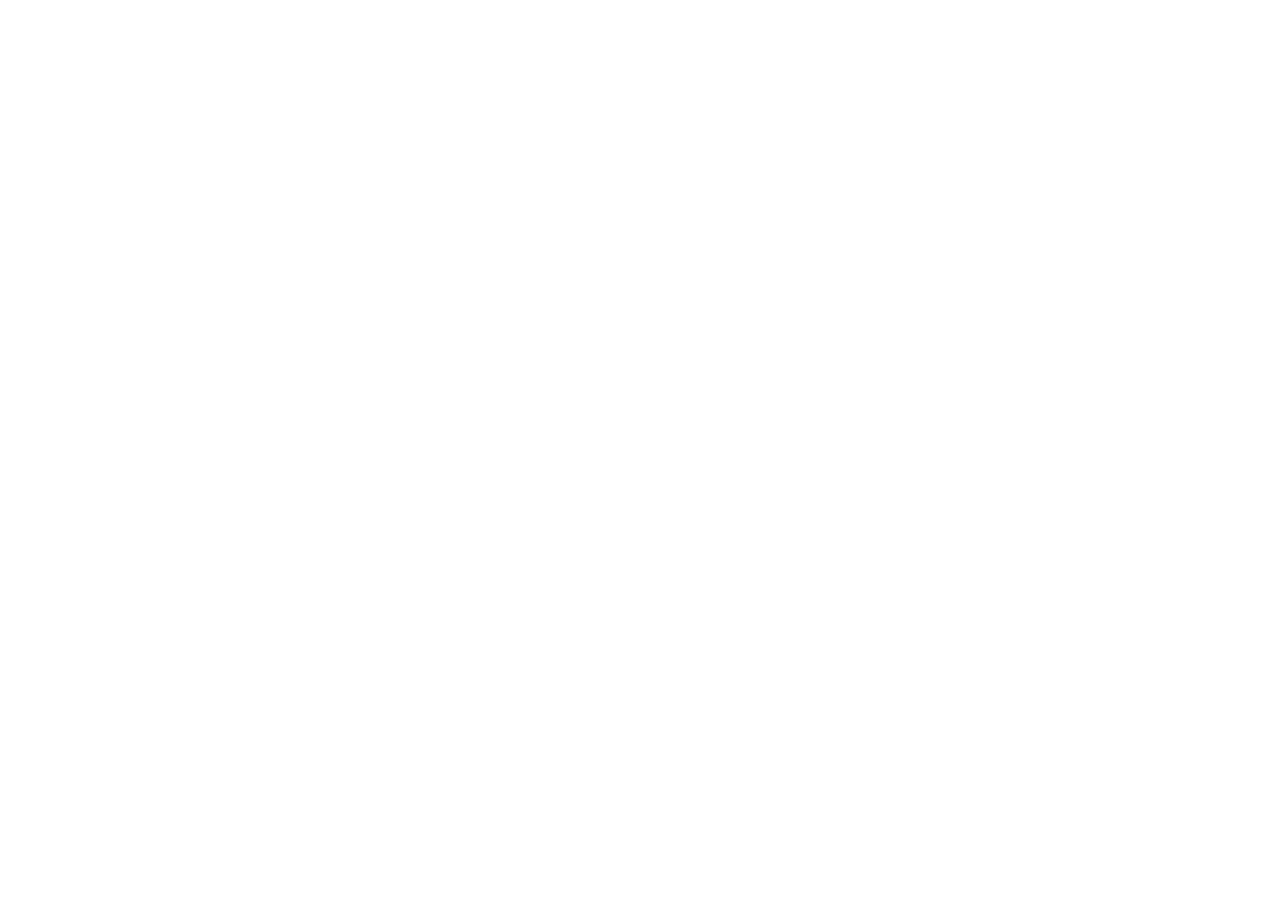
==== index.html @ 71ef610c "init" ====
<!DOCTYPE html>
<html lang="en">
<head>
    <meta charset="UTF-8">
    <meta name="viewport" content="width=device-width, initial-scale=1.0">
    <title>Document</title>
</head>
<body>
    
</body>
</html>
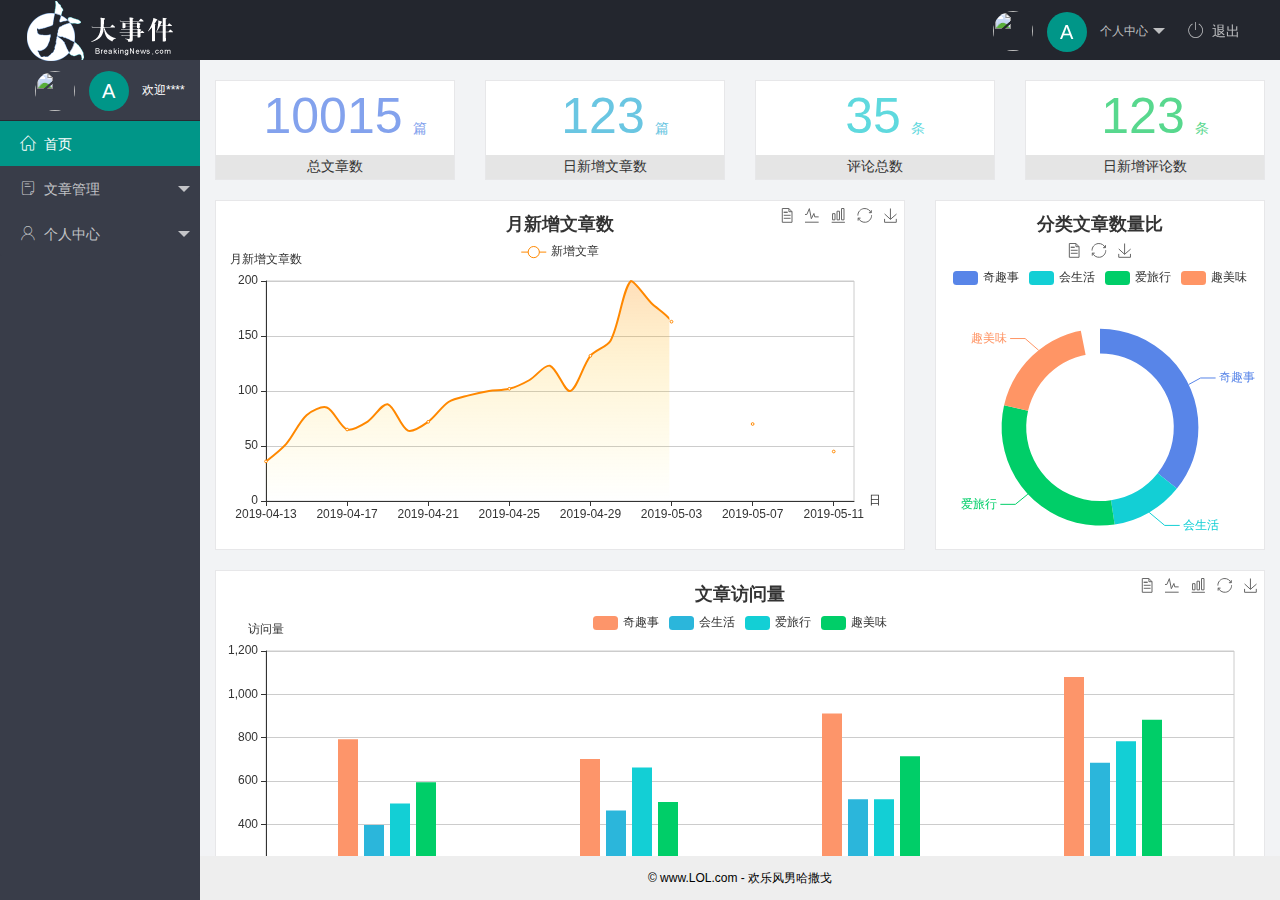
==== commit 3c984ca4: "完成了功能" ====
--- a/index.html
+++ b/index.html
@@ -1,11 +1,106 @@
 <!DOCTYPE html>
 <html lang="en">
+
 <head>
-    <meta charset="UTF-8">
-    <meta name="viewport" content="width=device-width, initial-scale=1.0">
-    <title>Document</title>
+    <meta charset="UTF-8" />
+    <meta name="viewport" content="width=device-width, initial-scale=1.0" />
+    <title>后台主页</title>
+    <!-- 导入 layui 的样式表 -->
+    <link rel="stylesheet" href="/assets/lib/layui/css/layui.css" />
+    <!-- 导入 第三方 的样式图标 -->
+    <link rel="stylesheet" href="/assets/fonts/iconfont.css">
+    <!-- 导入 index的css 的样式 -->
+    <link rel="stylesheet" href="/assets/css/index.css">
 </head>
-<body>
-    
+
+<body class="layui-layout-body">
+    <div class="layui-layout layui-layout-admin">
+        <div class="layui-header">
+            <div class="layui-logo">
+                <img src="/assets/images/logo.png" alt="" />
+            </div>
+            <!-- 头部区域（可配合layui已有的水平导航） -->
+            <ul class="layui-nav layui-layout-right">
+                <li class="layui-nav-item">
+                    <!-- 右侧导航栏上面头像 -->
+                    <a href="javascript:;" class="userinfo">
+                        <img src="http://t.cn/RCzsdCq" class="layui-nav-img" />
+                        <span class="text-avatar">A</span>
+                        个人中心
+                    </a>
+                    <dl class="layui-nav-child">
+                        <dd><a href="">基本资料</a></dd>
+                        <dd><a href="">更换头像</a></dd>
+                        <dd><a href="">重置密码</a></dd>   
+                    </dl>
+                </li>
+                <li class="layui-nav-item"><a id="btnLogout" href="javascript:;"><span class="iconfont icon-tuichu"></span>退出</a></li>
+            </ul>
+        </div>
+
+        <div class="layui-side layui-bg-black">
+            <div class="layui-side-scroll">
+                <!-- 左侧导航区域（可配合layui已有的垂直导航） -->
+                <!-- 左侧侧边栏上面头像 -->
+                <div href="javascript:;" class="userinfo">
+                    <img src="http://t.cn/RCzsdCq" class="layui-nav-img" />
+                    <span class="text-avatar">A</span>
+                    <span id="welcome">欢迎****</span>
+                </div>
+                <ul class="layui-nav layui-nav-tree" lay-shrink="all">
+                    <li class="layui-nav-item layui-this">
+                        <a href="/home/dashboard.html" target="fm"><span class="iconfont icon-home"></span>首页</a>
+                    </li>
+                    <li class="layui-nav-item ">
+                        <a class="" href="javascript:;"><span class="iconfont icon-16"></span>文章管理</a>
+                        <dl class="layui-nav-child">
+                            <dd>
+                                <a href="javascript:;"><i class="layui-icon layui-icon-app"></i>文章类别</a>
+                            </dd>
+                            <dd>
+                                <a href="javascript:;"><i class="layui-icon layui-icon-app"></i>文章列表</a>
+                            </dd>
+                            <dd>
+                                <a href="javascript:;"><i class="layui-icon layui-icon-app"></i>文章发布</a>
+                            </dd>
+                        </dl>
+                    </li>
+                    <li class="layui-nav-item">
+                        <a href="javascript:;"><span class="iconfont icon-user"></span>个人中心</a>
+                        <dl class="layui-nav-child">
+                            <dd>
+                                <a href="javascript:;"><i class="layui-icon layui-icon-app"></i>基本资料</a>
+                            </dd>
+                            <dd>
+                                <a href="javascript:;"><i class="layui-icon layui-icon-app"></i>更换头像</a>
+                            </dd>
+                            <dd>
+                                <a href="javascript:;"><i class="layui-icon layui-icon-app"></i>重置密码</a>
+                            </dd>
+                        </dl>
+                    </li>
+                </ul>
+            </div>
+        </div>
+
+        <div class="layui-body">
+            <!-- 内容主体区域 -->
+            <iframe name="fm" src="/home/dashboard.html" frameborder="0"></iframe>
+        </div>
+
+        <div class="layui-footer">
+            <!-- 底部固定区域 -->
+            © www.LOL.com - 欢乐风男哈撒戈
+        </div>
+    </div>
+    <!-- 导入 layui 的JS文件 -->
+    <script src="/assets/lib/layui/layui.all.js"></script>
+    <!-- 导入JQuery -->
+    <script src="/assets/lib/jquery.js"></script>
+    <!-- 导入 自己封装的 baseAPI -->
+    <script src="/assets/js/baseAPI.js"></script>
+    <!-- 导入自己的 JS 文件 -->
+    <script src="/assets/js/index.js"></script>
 </body>
+
 </html>--- a/assets/lib/layui/css/layui.css
+++ b/assets/lib/layui/css/layui.css
@@ -0,0 +1,2 @@
+/** layui-v2.5.5 MIT License By https://www.layui.com */
+ .layui-inline,img{display:inline-block;vertical-align:middle}h1,h2,h3,h4,h5,h6{font-weight:400}.layui-edge,.layui-header,.layui-inline,.layui-main{position:relative}.layui-body,.layui-edge,.layui-elip{overflow:hidden}.layui-btn,.layui-edge,.layui-inline,img{vertical-align:middle}.layui-btn,.layui-disabled,.layui-icon,.layui-unselect{-moz-user-select:none;-webkit-user-select:none;-ms-user-select:none}.layui-elip,.layui-form-checkbox span,.layui-form-pane .layui-form-label{text-overflow:ellipsis;white-space:nowrap}.layui-breadcrumb,.layui-tree-btnGroup{visibility:hidden}blockquote,body,button,dd,div,dl,dt,form,h1,h2,h3,h4,h5,h6,input,li,ol,p,pre,td,textarea,th,ul{margin:0;padding:0;-webkit-tap-highlight-color:rgba(0,0,0,0)}a:active,a:hover{outline:0}img{border:none}li{list-style:none}table{border-collapse:collapse;border-spacing:0}h4,h5,h6{font-size:100%}button,input,optgroup,option,select,textarea{font-family:inherit;font-size:inherit;font-style:inherit;font-weight:inherit;outline:0}pre{white-space:pre-wrap;white-space:-moz-pre-wrap;white-space:-pre-wrap;white-space:-o-pre-wrap;word-wrap:break-word}body{line-height:24px;font:14px Helvetica Neue,Helvetica,PingFang SC,Tahoma,Arial,sans-serif}hr{height:1px;margin:10px 0;border:0;clear:both}a{color:#333;text-decoration:none}a:hover{color:#777}a cite{font-style:normal;*cursor:pointer}.layui-border-box,.layui-border-box *{box-sizing:border-box}.layui-box,.layui-box *{box-sizing:content-box}.layui-clear{clear:both;*zoom:1}.layui-clear:after{content:'\20';clear:both;*zoom:1;display:block;height:0}.layui-inline{*display:inline;*zoom:1}.layui-edge{display:inline-block;width:0;height:0;border-width:6px;border-style:dashed;border-color:transparent}.layui-edge-top{top:-4px;border-bottom-color:#999;border-bottom-style:solid}.layui-edge-right{border-left-color:#999;border-left-style:solid}.layui-edge-bottom{top:2px;border-top-color:#999;border-top-style:solid}.layui-edge-left{border-right-color:#999;border-right-style:solid}.layui-disabled,.layui-disabled:hover{color:#d2d2d2!important;cursor:not-allowed!important}.layui-circle{border-radius:100%}.layui-show{display:block!important}.layui-hide{display:none!important}@font-face{font-family:layui-icon;src:url(../font/iconfont.eot?v=250);src:url(../font/iconfont.eot?v=250#iefix) format('embedded-opentype'),url(../font/iconfont.woff2?v=250) format('woff2'),url(../font/iconfont.woff?v=250) format('woff'),url(../font/iconfont.ttf?v=250) format('truetype'),url(../font/iconfont.svg?v=250#layui-icon) format('svg')}.layui-icon{font-family:layui-icon!important;font-size:16px;font-style:normal;-webkit-font-smoothing:antialiased;-moz-osx-font-smoothing:grayscale}.layui-icon-reply-fill:before{content:"\e611"}.layui-icon-set-fill:before{content:"\e614"}.layui-icon-menu-fill:before{content:"\e60f"}.layui-icon-search:before{content:"\e615"}.layui-icon-share:before{content:"\e641"}.layui-icon-set-sm:before{content:"\e620"}.layui-icon-engine:before{content:"\e628"}.layui-icon-close:before{content:"\1006"}.layui-icon-close-fill:before{content:"\1007"}.layui-icon-chart-screen:before{content:"\e629"}.layui-icon-star:before{content:"\e600"}.layui-icon-circle-dot:before{content:"\e617"}.layui-icon-chat:before{content:"\e606"}.layui-icon-release:before{content:"\e609"}.layui-icon-list:before{content:"\e60a"}.layui-icon-chart:before{content:"\e62c"}.layui-icon-ok-circle:before{content:"\1005"}.layui-icon-layim-theme:before{content:"\e61b"}.layui-icon-table:before{content:"\e62d"}.layui-icon-right:before{content:"\e602"}.layui-icon-left:before{content:"\e603"}.layui-icon-cart-simple:before{content:"\e698"}.layui-icon-face-cry:before{content:"\e69c"}.layui-icon-face-smile:before{content:"\e6af"}.layui-icon-survey:before{content:"\e6b2"}.layui-icon-tree:before{content:"\e62e"}.layui-icon-upload-circle:before{content:"\e62f"}.layui-icon-add-circle:before{content:"\e61f"}.layui-icon-download-circle:before{content:"\e601"}.layui-icon-templeate-1:before{content:"\e630"}.layui-icon-util:before{content:"\e631"}.layui-icon-face-surprised:before{content:"\e664"}.layui-icon-edit:before{content:"\e642"}.layui-icon-speaker:before{content:"\e645"}.layui-icon-down:before{content:"\e61a"}.layui-icon-file:before{content:"\e621"}.layui-icon-layouts:before{content:"\e632"}.layui-icon-rate-half:before{content:"\e6c9"}.layui-icon-add-circle-fine:before{content:"\e608"}.layui-icon-prev-circle:before{content:"\e633"}.layui-icon-read:before{content:"\e705"}.layui-icon-404:before{content:"\e61c"}.layui-icon-carousel:before{content:"\e634"}.layui-icon-help:before{content:"\e607"}.layui-icon-code-circle:before{content:"\e635"}.layui-icon-water:before{content:"\e636"}.layui-icon-username:before{content:"\e66f"}.layui-icon-find-fill:before{content:"\e670"}.layui-icon-about:before{content:"\e60b"}.layui-icon-location:before{content:"\e715"}.layui-icon-up:before{content:"\e619"}.layui-icon-pause:before{content:"\e651"}.layui-icon-date:before{content:"\e637"}.layui-icon-layim-uploadfile:before{content:"\e61d"}.layui-icon-delete:before{content:"\e640"}.layui-icon-play:before{content:"\e652"}.layui-icon-top:before{content:"\e604"}.layui-icon-friends:before{content:"\e612"}.layui-icon-refresh-3:before{content:"\e9aa"}.layui-icon-ok:before{content:"\e605"}.layui-icon-layer:before{content:"\e638"}.layui-icon-face-smile-fine:before{content:"\e60c"}.layui-icon-dollar:before{content:"\e659"}.layui-icon-group:before{content:"\e613"}.layui-icon-layim-download:before{content:"\e61e"}.layui-icon-picture-fine:before{content:"\e60d"}.layui-icon-link:before{content:"\e64c"}.layui-icon-diamond:before{content:"\e735"}.layui-icon-log:before{content:"\e60e"}.layui-icon-rate-solid:before{content:"\e67a"}.layui-icon-fonts-del:before{content:"\e64f"}.layui-icon-unlink:before{content:"\e64d"}.layui-icon-fonts-clear:before{content:"\e639"}.layui-icon-triangle-r:before{content:"\e623"}.layui-icon-circle:before{content:"\e63f"}.layui-icon-radio:before{content:"\e643"}.layui-icon-align-center:before{content:"\e647"}.layui-icon-align-right:before{content:"\e648"}.layui-icon-align-left:before{content:"\e649"}.layui-icon-loading-1:before{content:"\e63e"}.layui-icon-return:before{content:"\e65c"}.layui-icon-fonts-strong:before{content:"\e62b"}.layui-icon-upload:before{content:"\e67c"}.layui-icon-dialogue:before{content:"\e63a"}.layui-icon-video:before{content:"\e6ed"}.layui-icon-headset:before{content:"\e6fc"}.layui-icon-cellphone-fine:before{content:"\e63b"}.layui-icon-add-1:before{content:"\e654"}.layui-icon-face-smile-b:before{content:"\e650"}.layui-icon-fonts-html:before{content:"\e64b"}.layui-icon-form:before{content:"\e63c"}.layui-icon-cart:before{content:"\e657"}.layui-icon-camera-fill:before{content:"\e65d"}.layui-icon-tabs:before{content:"\e62a"}.layui-icon-fonts-code:before{content:"\e64e"}.layui-icon-fire:before{content:"\e756"}.layui-icon-set:before{content:"\e716"}.layui-icon-fonts-u:before{content:"\e646"}.layui-icon-triangle-d:before{content:"\e625"}.layui-icon-tips:before{content:"\e702"}.layui-icon-picture:before{content:"\e64a"}.layui-icon-more-vertical:before{content:"\e671"}.layui-icon-flag:before{content:"\e66c"}.layui-icon-loading:before{content:"\e63d"}.layui-icon-fonts-i:before{content:"\e644"}.layui-icon-refresh-1:before{content:"\e666"}.layui-icon-rmb:before{content:"\e65e"}.layui-icon-home:before{content:"\e68e"}.layui-icon-user:before{content:"\e770"}.layui-icon-notice:before{content:"\e667"}.layui-icon-login-weibo:before{content:"\e675"}.layui-icon-voice:before{content:"\e688"}.layui-icon-upload-drag:before{content:"\e681"}.layui-icon-login-qq:before{content:"\e676"}.layui-icon-snowflake:before{content:"\e6b1"}.layui-icon-file-b:before{content:"\e655"}.layui-icon-template:before{content:"\e663"}.layui-icon-auz:before{content:"\e672"}.layui-icon-console:before{content:"\e665"}.layui-icon-app:before{content:"\e653"}.layui-icon-prev:before{content:"\e65a"}.layui-icon-website:before{content:"\e7ae"}.layui-icon-next:before{content:"\e65b"}.layui-icon-component:before{content:"\e857"}.layui-icon-more:before{content:"\e65f"}.layui-icon-login-wechat:before{content:"\e677"}.layui-icon-shrink-right:before{content:"\e668"}.layui-icon-spread-left:before{content:"\e66b"}.layui-icon-camera:before{content:"\e660"}.layui-icon-note:before{content:"\e66e"}.layui-icon-refresh:before{content:"\e669"}.layui-icon-female:before{content:"\e661"}.layui-icon-male:before{content:"\e662"}.layui-icon-password:before{content:"\e673"}.layui-icon-senior:before{content:"\e674"}.layui-icon-theme:before{content:"\e66a"}.layui-icon-tread:before{content:"\e6c5"}.layui-icon-praise:before{content:"\e6c6"}.layui-icon-star-fill:before{content:"\e658"}.layui-icon-rate:before{content:"\e67b"}.layui-icon-template-1:before{content:"\e656"}.layui-icon-vercode:before{content:"\e679"}.layui-icon-cellphone:before{content:"\e678"}.layui-icon-screen-full:before{content:"\e622"}.layui-icon-screen-restore:before{content:"\e758"}.layui-icon-cols:before{content:"\e610"}.layui-icon-export:before{content:"\e67d"}.layui-icon-print:before{content:"\e66d"}.layui-icon-slider:before{content:"\e714"}.layui-icon-addition:before{content:"\e624"}.layui-icon-subtraction:before{content:"\e67e"}.layui-icon-service:before{content:"\e626"}.layui-icon-transfer:before{content:"\e691"}.layui-main{width:1140px;margin:0 auto}.layui-header{z-index:1000;height:60px}.layui-header a:hover{transition:all .5s;-webkit-transition:all .5s}.layui-side{position:fixed;left:0;top:0;bottom:0;z-index:999;width:200px;overflow-x:hidden}.layui-side-scroll{position:relative;width:220px;height:100%;overflow-x:hidden}.layui-body{position:absolute;left:200px;right:0;top:0;bottom:0;z-index:998;width:auto;overflow-y:auto;box-sizing:border-box}.layui-layout-body{overflow:hidden}.layui-layout-admin .layui-header{background-color:#23262E}.layui-layout-admin .layui-side{top:60px;width:200px;overflow-x:hidden}.layui-layout-admin .layui-body{position:fixed;top:60px;bottom:44px}.layui-layout-admin .layui-main{width:auto;margin:0 15px}.layui-layout-admin .layui-footer{position:fixed;left:200px;right:0;bottom:0;height:44px;line-height:44px;padding:0 15px;background-color:#eee}.layui-layout-admin .layui-logo{position:absolute;left:0;top:0;width:200px;height:100%;line-height:60px;text-align:center;color:#009688;font-size:16px}.layui-layout-admin .layui-header .layui-nav{background:0 0}.layui-layout-left{position:absolute!important;left:200px;top:0}.layui-layout-right{position:absolute!important;right:0;top:0}.layui-container{position:relative;margin:0 auto;padding:0 15px;box-sizing:border-box}.layui-fluid{position:relative;margin:0 auto;padding:0 15px}.layui-row:after,.layui-row:before{content:'';display:block;clear:both}.layui-col-lg1,.layui-col-lg10,.layui-col-lg11,.layui-col-lg12,.layui-col-lg2,.layui-col-lg3,.layui-col-lg4,.layui-col-lg5,.layui-col-lg6,.layui-col-lg7,.layui-col-lg8,.layui-col-lg9,.layui-col-md1,.layui-col-md10,.layui-col-md11,.layui-col-md12,.layui-col-md2,.layui-col-md3,.layui-col-md4,.layui-col-md5,.layui-col-md6,.layui-col-md7,.layui-col-md8,.layui-col-md9,.layui-col-sm1,.layui-col-sm10,.layui-col-sm11,.layui-col-sm12,.layui-col-sm2,.layui-col-sm3,.layui-col-sm4,.layui-col-sm5,.layui-col-sm6,.layui-col-sm7,.layui-col-sm8,.layui-col-sm9,.layui-col-xs1,.layui-col-xs10,.layui-col-xs11,.layui-col-xs12,.layui-col-xs2,.layui-col-xs3,.layui-col-xs4,.layui-col-xs5,.layui-col-xs6,.layui-col-xs7,.layui-col-xs8,.layui-col-xs9{position:relative;display:block;box-sizing:border-box}.layui-col-xs1,.layui-col-xs10,.layui-col-xs11,.layui-col-xs12,.layui-col-xs2,.layui-col-xs3,.layui-col-xs4,.layui-col-xs5,.layui-col-xs6,.layui-col-xs7,.layui-col-xs8,.layui-col-xs9{float:left}.layui-col-xs1{width:8.33333333%}.layui-col-xs2{width:16.66666667%}.layui-col-xs3{width:25%}.layui-col-xs4{width:33.33333333%}.layui-col-xs5{width:41.66666667%}.layui-col-xs6{width:50%}.layui-col-xs7{width:58.33333333%}.layui-col-xs8{width:66.66666667%}.layui-col-xs9{width:75%}.layui-col-xs10{width:83.33333333%}.layui-col-xs11{width:91.66666667%}.layui-col-xs12{width:100%}.layui-col-xs-offset1{margin-left:8.33333333%}.layui-col-xs-offset2{margin-left:16.66666667%}.layui-col-xs-offset3{margin-left:25%}.layui-col-xs-offset4{margin-left:33.33333333%}.layui-col-xs-offset5{margin-left:41.66666667%}.layui-col-xs-offset6{margin-left:50%}.layui-col-xs-offset7{margin-left:58.33333333%}.layui-col-xs-offset8{margin-left:66.66666667%}.layui-col-xs-offset9{margin-left:75%}.layui-col-xs-offset10{margin-left:83.33333333%}.layui-col-xs-offset11{margin-left:91.66666667%}.layui-col-xs-offset12{margin-left:100%}@media screen and (max-width:768px){.layui-hide-xs{display:none!important}.layui-show-xs-block{display:block!important}.layui-show-xs-inline{display:inline!important}.layui-show-xs-inline-block{display:inline-block!important}}@media screen and (min-width:768px){.layui-container{width:750px}.layui-hide-sm{display:none!important}.layui-show-sm-block{display:block!important}.layui-show-sm-inline{display:inline!important}.layui-show-sm-inline-block{display:inline-block!important}.layui-col-sm1,.layui-col-sm10,.layui-col-sm11,.layui-col-sm12,.layui-col-sm2,.layui-col-sm3,.layui-col-sm4,.layui-col-sm5,.layui-col-sm6,.layui-col-sm7,.layui-col-sm8,.layui-col-sm9{float:left}.layui-col-sm1{width:8.33333333%}.layui-col-sm2{width:16.66666667%}.layui-col-sm3{width:25%}.layui-col-sm4{width:33.33333333%}.layui-col-sm5{width:41.66666667%}.layui-col-sm6{width:50%}.layui-col-sm7{width:58.33333333%}.layui-col-sm8{width:66.66666667%}.layui-col-sm9{width:75%}.layui-col-sm10{width:83.33333333%}.layui-col-sm11{width:91.66666667%}.layui-col-sm12{width:100%}.layui-col-sm-offset1{margin-left:8.33333333%}.layui-col-sm-offset2{margin-left:16.66666667%}.layui-col-sm-offset3{margin-left:25%}.layui-col-sm-offset4{margin-left:33.33333333%}.layui-col-sm-offset5{margin-left:41.66666667%}.layui-col-sm-offset6{margin-left:50%}.layui-col-sm-offset7{margin-left:58.33333333%}.layui-col-sm-offset8{margin-left:66.66666667%}.layui-col-sm-offset9{margin-left:75%}.layui-col-sm-offset10{margin-left:83.33333333%}.layui-col-sm-offset11{margin-left:91.66666667%}.layui-col-sm-offset12{margin-left:100%}}@media screen and (min-width:992px){.layui-container{width:970px}.layui-hide-md{display:none!important}.layui-show-md-block{display:block!important}.layui-show-md-inline{display:inline!important}.layui-show-md-inline-block{display:inline-block!important}.layui-col-md1,.layui-col-md10,.layui-col-md11,.layui-col-md12,.layui-col-md2,.layui-col-md3,.layui-col-md4,.layui-col-md5,.layui-col-md6,.layui-col-md7,.layui-col-md8,.layui-col-md9{float:left}.layui-col-md1{width:8.33333333%}.layui-col-md2{width:16.66666667%}.layui-col-md3{width:25%}.layui-col-md4{width:33.33333333%}.layui-col-md5{width:41.66666667%}.layui-col-md6{width:50%}.layui-col-md7{width:58.33333333%}.layui-col-md8{width:66.66666667%}.layui-col-md9{width:75%}.layui-col-md10{width:83.33333333%}.layui-col-md11{width:91.66666667%}.layui-col-md12{width:100%}.layui-col-md-offset1{margin-left:8.33333333%}.layui-col-md-offset2{margin-left:16.66666667%}.layui-col-md-offset3{margin-left:25%}.layui-col-md-offset4{margin-left:33.33333333%}.layui-col-md-offset5{margin-left:41.66666667%}.layui-col-md-offset6{margin-left:50%}.layui-col-md-offset7{margin-left:58.33333333%}.layui-col-md-offset8{margin-left:66.66666667%}.layui-col-md-offset9{margin-left:75%}.layui-col-md-offset10{margin-left:83.33333333%}.layui-col-md-offset11{margin-left:91.66666667%}.layui-col-md-offset12{margin-left:100%}}@media screen and (min-width:1200px){.layui-container{width:1170px}.layui-hide-lg{display:none!important}.layui-show-lg-block{display:block!important}.layui-show-lg-inline{display:inline!important}.layui-show-lg-inline-block{display:inline-block!important}.layui-col-lg1,.layui-col-lg10,.layui-col-lg11,.layui-col-lg12,.layui-col-lg2,.layui-col-lg3,.layui-col-lg4,.layui-col-lg5,.layui-col-lg6,.layui-col-lg7,.layui-col-lg8,.layui-col-lg9{float:left}.layui-col-lg1{width:8.33333333%}.layui-col-lg2{width:16.66666667%}.layui-col-lg3{width:25%}.layui-col-lg4{width:33.33333333%}.layui-col-lg5{width:41.66666667%}.layui-col-lg6{width:50%}.layui-col-lg7{width:58.33333333%}.layui-col-lg8{width:66.66666667%}.layui-col-lg9{width:75%}.layui-col-lg10{width:83.33333333%}.layui-col-lg11{width:91.66666667%}.layui-col-lg12{width:100%}.layui-col-lg-offset1{margin-left:8.33333333%}.layui-col-lg-offset2{margin-left:16.66666667%}.layui-col-lg-offset3{margin-left:25%}.layui-col-lg-offset4{margin-left:33.33333333%}.layui-col-lg-offset5{margin-left:41.66666667%}.layui-col-lg-offset6{margin-left:50%}.layui-col-lg-offset7{margin-left:58.33333333%}.layui-col-lg-offset8{margin-left:66.66666667%}.layui-col-lg-offset9{margin-left:75%}.layui-col-lg-offset10{margin-left:83.33333333%}.layui-col-lg-offset11{margin-left:91.66666667%}.layui-col-lg-offset12{margin-left:100%}}.layui-col-space1{margin:-.5px}.layui-col-space1>*{padding:.5px}.layui-col-space3{margin:-1.5px}.layui-col-space3>*{padding:1.5px}.layui-col-space5{margin:-2.5px}.layui-col-space5>*{padding:2.5px}.layui-col-space8{margin:-3.5px}.layui-col-space8>*{padding:3.5px}.layui-col-space10{margin:-5px}.layui-col-space10>*{padding:5px}.layui-col-space12{margin:-6px}.layui-col-space12>*{padding:6px}.layui-col-space15{margin:-7.5px}.layui-col-space15>*{padding:7.5px}.layui-col-space18{margin:-9px}.layui-col-space18>*{padding:9px}.layui-col-space20{margin:-10px}.layui-col-space20>*{padding:10px}.layui-col-space22{margin:-11px}.layui-col-space22>*{padding:11px}.layui-col-space25{margin:-12.5px}.layui-col-space25>*{padding:12.5px}.layui-col-space30{margin:-15px}.layui-col-space30>*{padding:15px}.layui-btn,.layui-input,.layui-select,.layui-textarea,.layui-upload-button{outline:0;-webkit-appearance:none;transition:all .3s;-webkit-transition:all .3s;box-sizing:border-box}.layui-elem-quote{margin-bottom:10px;padding:15px;line-height:22px;border-left:5px solid #009688;border-radius:0 2px 2px 0;background-color:#f2f2f2}.layui-quote-nm{border-style:solid;border-width:1px 1px 1px 5px;background:0 0}.layui-elem-field{margin-bottom:10px;padding:0;border-width:1px;border-style:solid}.layui-elem-field legend{margin-left:20px;padding:0 10px;font-size:20px;font-weight:300}.layui-field-title{margin:10px 0 20px;border-width:1px 0 0}.layui-field-box{padding:10px 15px}.layui-field-title .layui-field-box{padding:10px 0}.layui-progress{position:relative;height:6px;border-radius:20px;background-color:#e2e2e2}.layui-progress-bar{position:absolute;left:0;top:0;width:0;max-width:100%;height:6px;border-radius:20px;text-align:right;background-color:#5FB878;transition:all .3s;-webkit-transition:all .3s}.layui-progress-big,.layui-progress-big .layui-progress-bar{height:18px;line-height:18px}.layui-progress-text{position:relative;top:-20px;line-height:18px;font-size:12px;color:#666}.layui-progress-big .layui-progress-text{position:static;padding:0 10px;color:#fff}.layui-collapse{border-width:1px;border-style:solid;border-radius:2px}.layui-colla-content,.layui-colla-item{border-top-width:1px;border-top-style:solid}.layui-colla-item:first-child{border-top:none}.layui-colla-title{position:relative;height:42px;line-height:42px;padding:0 15px 0 35px;color:#333;background-color:#f2f2f2;cursor:pointer;font-size:14px;overflow:hidden}.layui-colla-content{display:none;padding:10px 15px;line-height:22px;color:#666}.layui-colla-icon{position:absolute;left:15px;top:0;font-size:14px}.layui-card{margin-bottom:15px;border-radius:2px;background-color:#fff;box-shadow:0 1px 2px 0 rgba(0,0,0,.05)}.layui-card:last-child{margin-bottom:0}.layui-card-header{position:relative;height:42px;line-height:42px;padding:0 15px;border-bottom:1px solid #f6f6f6;color:#333;border-radius:2px 2px 0 0;font-size:14px}.layui-bg-black,.layui-bg-blue,.layui-bg-cyan,.layui-bg-green,.layui-bg-orange,.layui-bg-red{color:#fff!important}.layui-card-body{position:relative;padding:10px 15px;line-height:24px}.layui-card-body[pad15]{padding:15px}.layui-card-body[pad20]{padding:20px}.layui-card-body .layui-table{margin:5px 0}.layui-card .layui-tab{margin:0}.layui-panel-window{position:relative;padding:15px;border-radius:0;border-top:5px solid #E6E6E6;background-color:#fff}.layui-auxiliar-moving{position:fixed;left:0;right:0;top:0;bottom:0;width:100%;height:100%;background:0 0;z-index:9999999999}.layui-form-label,.layui-form-mid,.layui-form-select,.layui-input-block,.layui-input-inline,.layui-textarea{position:relative}.layui-bg-red{background-color:#FF5722!important}.layui-bg-orange{background-color:#FFB800!important}.layui-bg-green{background-color:#009688!important}.layui-bg-cyan{background-color:#2F4056!important}.layui-bg-blue{background-color:#1E9FFF!important}.layui-bg-black{background-color:#393D49!important}.layui-bg-gray{background-color:#eee!important;color:#666!important}.layui-badge-rim,.layui-colla-content,.layui-colla-item,.layui-collapse,.layui-elem-field,.layui-form-pane .layui-form-item[pane],.layui-form-pane .layui-form-label,.layui-input,.layui-layedit,.layui-layedit-tool,.layui-quote-nm,.layui-select,.layui-tab-bar,.layui-tab-card,.layui-tab-title,.layui-tab-title .layui-this:after,.layui-textarea{border-color:#e6e6e6}.layui-timeline-item:before,hr{background-color:#e6e6e6}.layui-text{line-height:22px;font-size:14px;color:#666}.layui-text h1,.layui-text h2,.layui-text h3{font-weight:500;color:#333}.layui-text h1{font-size:30px}.layui-text h2{font-size:24px}.layui-text h3{font-size:18px}.layui-text a:not(.layui-btn){color:#01AAED}.layui-text a:not(.layui-btn):hover{text-decoration:underline}.layui-text ul{padding:5px 0 5px 15px}.layui-text ul li{margin-top:5px;list-style-type:disc}.layui-text em,.layui-word-aux{color:#999!important;padding:0 5px!important}.layui-btn{display:inline-block;height:38px;line-height:38px;padding:0 18px;background-color:#009688;color:#fff;white-space:nowrap;text-align:center;font-size:14px;border:none;border-radius:2px;cursor:pointer}.layui-btn:hover{opacity:.8;filter:alpha(opacity=80);color:#fff}.layui-btn:active{opacity:1;filter:alpha(opacity=100)}.layui-btn+.layui-btn{margin-left:10px}.layui-btn-container{font-size:0}.layui-btn-container .layui-btn{margin-right:10px;margin-bottom:10px}.layui-btn-container .layui-btn+.layui-btn{margin-left:0}.layui-table .layui-btn-container .layui-btn{margin-bottom:9px}.layui-btn-radius{border-radius:100px}.layui-btn .layui-icon{margin-right:3px;font-size:18px;vertical-align:bottom;vertical-align:middle\9}.layui-btn-primary{border:1px solid #C9C9C9;background-color:#fff;color:#555}.layui-btn-primary:hover{border-color:#009688;color:#333}.layui-btn-normal{background-color:#1E9FFF}.layui-btn-warm{background-color:#FFB800}.layui-btn-danger{background-color:#FF5722}.layui-btn-checked{background-color:#5FB878}.layui-btn-disabled,.layui-btn-disabled:active,.layui-btn-disabled:hover{border:1px solid #e6e6e6;background-color:#FBFBFB;color:#C9C9C9;cursor:not-allowed;opacity:1}.layui-btn-lg{height:44px;line-height:44px;padding:0 25px;font-size:16px}.layui-btn-sm{height:30px;line-height:30px;padding:0 10px;font-size:12px}.layui-btn-sm i{font-size:16px!important}.layui-btn-xs{height:22px;line-height:22px;padding:0 5px;font-size:12px}.layui-btn-xs i{font-size:14px!important}.layui-btn-group{display:inline-block;vertical-align:middle;font-size:0}.layui-btn-group .layui-btn{margin-left:0!important;margin-right:0!important;border-left:1px solid rgba(255,255,255,.5);border-radius:0}.layui-btn-group .layui-btn-primary{border-left:none}.layui-btn-group .layui-btn-primary:hover{border-color:#C9C9C9;color:#009688}.layui-btn-group .layui-btn:first-child{border-left:none;border-radius:2px 0 0 2px}.layui-btn-group .layui-btn-primary:first-child{border-left:1px solid #c9c9c9}.layui-btn-group .layui-btn:last-child{border-radius:0 2px 2px 0}.layui-btn-group .layui-btn+.layui-btn{margin-left:0}.layui-btn-group+.layui-btn-group{margin-left:10px}.layui-btn-fluid{width:100%}.layui-input,.layui-select,.layui-textarea{height:38px;line-height:1.3;line-height:38px\9;border-width:1px;border-style:solid;background-color:#fff;border-radius:2px}.layui-input::-webkit-input-placeholder,.layui-select::-webkit-input-placeholder,.layui-textarea::-webkit-input-placeholder{line-height:1.3}.layui-input,.layui-textarea{display:block;width:100%;padding-left:10px}.layui-input:hover,.layui-textarea:hover{border-color:#D2D2D2!important}.layui-input:focus,.layui-textarea:focus{border-color:#C9C9C9!important}.layui-textarea{min-height:100px;height:auto;line-height:20px;padding:6px 10px;resize:vertical}.layui-select{padding:0 10px}.layui-form input[type=checkbox],.layui-form input[type=radio],.layui-form select{display:none}.layui-form [lay-ignore]{display:initial}.layui-form-item{margin-bottom:15px;clear:both;*zoom:1}.layui-form-item:after{content:'\20';clear:both;*zoom:1;display:block;height:0}.layui-form-label{float:left;display:block;padding:9px 15px;width:80px;font-weight:400;line-height:20px;text-align:right}.layui-form-label-col{display:block;float:none;padding:9px 0;line-height:20px;text-align:left}.layui-form-item .layui-inline{margin-bottom:5px;margin-right:10px}.layui-input-block{margin-left:110px;min-height:36px}.layui-input-inline{display:inline-block;vertical-align:middle}.layui-form-item .layui-input-inline{float:left;width:190px;margin-right:10px}.layui-form-text .layui-input-inline{width:auto}.layui-form-mid{float:left;display:block;padding:9px 0!important;line-height:20px;margin-right:10px}.layui-form-danger+.layui-form-select .layui-input,.layui-form-danger:focus{border-color:#FF5722!important}.layui-form-select .layui-input{padding-right:30px;cursor:pointer}.layui-form-select .layui-edge{position:absolute;right:10px;top:50%;margin-top:-3px;cursor:pointer;border-width:6px;border-top-color:#c2c2c2;border-top-style:solid;transition:all .3s;-webkit-transition:all .3s}.layui-form-select dl{display:none;position:absolute;left:0;top:42px;padding:5px 0;z-index:899;min-width:100%;border:1px solid #d2d2d2;max-height:300px;overflow-y:auto;background-color:#fff;border-radius:2px;box-shadow:0 2px 4px rgba(0,0,0,.12);box-sizing:border-box}.layui-form-select dl dd,.layui-form-select dl dt{padding:0 10px;line-height:36px;white-space:nowrap;overflow:hidden;text-overflow:ellipsis}.layui-form-select dl dt{font-size:12px;color:#999}.layui-form-select dl dd{cursor:pointer}.layui-form-select dl dd:hover{background-color:#f2f2f2;-webkit-transition:.5s all;transition:.5s all}.layui-form-select .layui-select-group dd{padding-left:20px}.layui-form-select dl dd.layui-select-tips{padding-left:10px!important;color:#999}.layui-form-select dl dd.layui-this{background-color:#5FB878;color:#fff}.layui-form-checkbox,.layui-form-select dl dd.layui-disabled{background-color:#fff}.layui-form-selected dl{display:block}.layui-form-checkbox,.layui-form-checkbox *,.layui-form-switch{display:inline-block;vertical-align:middle}.layui-form-selected .layui-edge{margin-top:-9px;-webkit-transform:rotate(180deg);transform:rotate(180deg);margin-top:-3px\9}:root .layui-form-selected .layui-edge{margin-top:-9px\0/IE9}.layui-form-selectup dl{top:auto;bottom:42px}.layui-select-none{margin:5px 0;text-align:center;color:#999}.layui-select-disabled .layui-disabled{border-color:#eee!important}.layui-select-disabled .layui-edge{border-top-color:#d2d2d2}.layui-form-checkbox{position:relative;height:30px;line-height:30px;margin-right:10px;padding-right:30px;cursor:pointer;font-size:0;-webkit-transition:.1s linear;transition:.1s linear;box-sizing:border-box}.layui-form-checkbox span{padding:0 10px;height:100%;font-size:14px;border-radius:2px 0 0 2px;background-color:#d2d2d2;color:#fff;overflow:hidden}.layui-form-checkbox:hover span{background-color:#c2c2c2}.layui-form-checkbox i{position:absolute;right:0;top:0;width:30px;height:28px;border:1px solid #d2d2d2;border-left:none;border-radius:0 2px 2px 0;color:#fff;font-size:20px;text-align:center}.layui-form-checkbox:hover i{border-color:#c2c2c2;color:#c2c2c2}.layui-form-checked,.layui-form-checked:hover{border-color:#5FB878}.layui-form-checked span,.layui-form-checked:hover span{background-color:#5FB878}.layui-form-checked i,.layui-form-checked:hover i{color:#5FB878}.layui-form-item .layui-form-checkbox{margin-top:4px}.layui-form-checkbox[lay-skin=primary]{height:auto!important;line-height:normal!important;min-width:18px;min-height:18px;border:none!important;margin-right:0;padding-left:28px;padding-right:0;background:0 0}.layui-form-checkbox[lay-skin=primary] span{padding-left:0;padding-right:15px;line-height:18px;background:0 0;color:#666}.layui-form-checkbox[lay-skin=primary] i{right:auto;left:0;width:16px;height:16px;line-height:16px;border:1px solid #d2d2d2;font-size:12px;border-radius:2px;background-color:#fff;-webkit-transition:.1s linear;transition:.1s linear}.layui-form-checkbox[lay-skin=primary]:hover i{border-color:#5FB878;color:#fff}.layui-form-checked[lay-skin=primary] i{border-color:#5FB878!important;background-color:#5FB878;color:#fff}.layui-checkbox-disbaled[lay-skin=primary] span{background:0 0!important;color:#c2c2c2}.layui-checkbox-disbaled[lay-skin=primary]:hover i{border-color:#d2d2d2}.layui-form-item .layui-form-checkbox[lay-skin=primary]{margin-top:10px}.layui-form-switch{position:relative;height:22px;line-height:22px;min-width:35px;padding:0 5px;margin-top:8px;border:1px solid #d2d2d2;border-radius:20px;cursor:pointer;background-color:#fff;-webkit-transition:.1s linear;transition:.1s linear}.layui-form-switch i{position:absolute;left:5px;top:3px;width:16px;height:16px;border-radius:20px;background-color:#d2d2d2;-webkit-transition:.1s linear;transition:.1s linear}.layui-form-switch em{position:relative;top:0;width:25px;margin-left:21px;padding:0!important;text-align:center!important;color:#999!important;font-style:normal!important;font-size:12px}.layui-form-onswitch{border-color:#5FB878;background-color:#5FB878}.layui-checkbox-disbaled,.layui-checkbox-disbaled i{border-color:#e2e2e2!important}.layui-form-onswitch i{left:100%;margin-left:-21px;background-color:#fff}.layui-form-onswitch em{margin-left:5px;margin-right:21px;color:#fff!important}.layui-checkbox-disbaled span{background-color:#e2e2e2!important}.layui-checkbox-disbaled:hover i{color:#fff!important}[lay-radio]{display:none}.layui-form-radio,.layui-form-radio *{display:inline-block;vertical-align:middle}.layui-form-radio{line-height:28px;margin:6px 10px 0 0;padding-right:10px;cursor:pointer;font-size:0}.layui-form-radio *{font-size:14px}.layui-form-radio>i{margin-right:8px;font-size:22px;color:#c2c2c2}.layui-form-radio>i:hover,.layui-form-radioed>i{color:#5FB878}.layui-radio-disbaled>i{color:#e2e2e2!important}.layui-form-pane .layui-form-label{width:110px;padding:8px 15px;height:38px;line-height:20px;border-width:1px;border-style:solid;border-radius:2px 0 0 2px;text-align:center;background-color:#FBFBFB;overflow:hidden;box-sizing:border-box}.layui-form-pane .layui-input-inline{margin-left:-1px}.layui-form-pane .layui-input-block{margin-left:110px;left:-1px}.layui-form-pane .layui-input{border-radius:0 2px 2px 0}.layui-form-pane .layui-form-text .layui-form-label{float:none;width:100%;border-radius:2px;box-sizing:border-box;text-align:left}.layui-form-pane .layui-form-text .layui-input-inline{display:block;margin:0;top:-1px;clear:both}.layui-form-pane .layui-form-text .layui-input-block{margin:0;left:0;top:-1px}.layui-form-pane .layui-form-text .layui-textarea{min-height:100px;border-radius:0 0 2px 2px}.layui-form-pane .layui-form-checkbox{margin:4px 0 4px 10px}.layui-form-pane .layui-form-radio,.layui-form-pane .layui-form-switch{margin-top:6px;margin-left:10px}.layui-form-pane .layui-form-item[pane]{position:relative;border-width:1px;border-style:solid}.layui-form-pane .layui-form-item[pane] .layui-form-label{position:absolute;left:0;top:0;height:100%;border-width:0 1px 0 0}.layui-form-pane .layui-form-item[pane] .layui-input-inline{margin-left:110px}@media screen and (max-width:450px){.layui-form-item .layui-form-label{text-overflow:ellipsis;overflow:hidden;white-space:nowrap}.layui-form-item .layui-inline{display:block;margin-right:0;margin-bottom:20px;clear:both}.layui-form-item .layui-inline:after{content:'\20';clear:both;display:block;height:0}.layui-form-item .layui-input-inline{display:block;float:none;left:-3px;width:auto;margin:0 0 10px 112px}.layui-form-item .layui-input-inline+.layui-form-mid{margin-left:110px;top:-5px;padding:0}.layui-form-item .layui-form-checkbox{margin-right:5px;margin-bottom:5px}}.layui-layedit{border-width:1px;border-style:solid;border-radius:2px}.layui-layedit-tool{padding:3px 5px;border-bottom-width:1px;border-bottom-style:solid;font-size:0}.layedit-tool-fixed{position:fixed;top:0;border-top:1px solid #e2e2e2}.layui-layedit-tool .layedit-tool-mid,.layui-layedit-tool .layui-icon{display:inline-block;vertical-align:middle;text-align:center;font-size:14px}.layui-layedit-tool .layui-icon{position:relative;width:32px;height:30px;line-height:30px;margin:3px 5px;color:#777;cursor:pointer;border-radius:2px}.layui-layedit-tool .layui-icon:hover{color:#393D49}.layui-layedit-tool .layui-icon:active{color:#000}.layui-layedit-tool .layedit-tool-active{background-color:#e2e2e2;color:#000}.layui-layedit-tool .layui-disabled,.layui-layedit-tool .layui-disabled:hover{color:#d2d2d2;cursor:not-allowed}.layui-layedit-tool .layedit-tool-mid{width:1px;height:18px;margin:0 10px;background-color:#d2d2d2}.layedit-tool-html{width:50px!important;font-size:30px!important}.layedit-tool-b,.layedit-tool-code,.layedit-tool-help{font-size:16px!important}.layedit-tool-d,.layedit-tool-face,.layedit-tool-image,.layedit-tool-unlink{font-size:18px!important}.layedit-tool-image input{position:absolute;font-size:0;left:0;top:0;width:100%;height:100%;opacity:.01;filter:Alpha(opacity=1);cursor:pointer}.layui-layedit-iframe iframe{display:block;width:100%}#LAY_layedit_code{overflow:hidden}.layui-laypage{display:inline-block;*display:inline;*zoom:1;vertical-align:middle;margin:10px 0;font-size:0}.layui-laypage>a:first-child,.layui-laypage>a:first-child em{border-radius:2px 0 0 2px}.layui-laypage>a:last-child,.layui-laypage>a:last-child em{border-radius:0 2px 2px 0}.layui-laypage>:first-child{margin-left:0!important}.layui-laypage>:last-child{margin-right:0!important}.layui-laypage a,.layui-laypage button,.layui-laypage input,.layui-laypage select,.layui-laypage span{border:1px solid #e2e2e2}.layui-laypage a,.layui-laypage span{display:inline-block;*display:inline;*zoom:1;vertical-align:middle;padding:0 15px;height:28px;line-height:28px;margin:0 -1px 5px 0;background-color:#fff;color:#333;font-size:12px}.layui-flow-more a *,.layui-laypage input,.layui-table-view select[lay-ignore]{display:inline-block}.layui-laypage a:hover{color:#009688}.layui-laypage em{font-style:normal}.layui-laypage .layui-laypage-spr{color:#999;font-weight:700}.layui-laypage a{text-decoration:none}.layui-laypage .layui-laypage-curr{position:relative}.layui-laypage .layui-laypage-curr em{position:relative;color:#fff}.layui-laypage .layui-laypage-curr .layui-laypage-em{position:absolute;left:-1px;top:-1px;padding:1px;width:100%;height:100%;background-color:#009688}.layui-laypage-em{border-radius:2px}.layui-laypage-next em,.layui-laypage-prev em{font-family:Sim sun;font-size:16px}.layui-laypage .layui-laypage-count,.layui-laypage .layui-laypage-limits,.layui-laypage .layui-laypage-refresh,.layui-laypage .layui-laypage-skip{margin-left:10px;margin-right:10px;padding:0;border:none}.layui-laypage .layui-laypage-limits,.layui-laypage .layui-laypage-refresh{vertical-align:top}.layui-laypage .layui-laypage-refresh i{font-size:18px;cursor:pointer}.layui-laypage select{height:22px;padding:3px;border-radius:2px;cursor:pointer}.layui-laypage .layui-laypage-skip{height:30px;line-height:30px;color:#999}.layui-laypage button,.layui-laypage input{height:30px;line-height:30px;border-radius:2px;vertical-align:top;background-color:#fff;box-sizing:border-box}.layui-laypage input{width:40px;margin:0 10px;padding:0 3px;text-align:center}.layui-laypage input:focus,.layui-laypage select:focus{border-color:#009688!important}.layui-laypage button{margin-left:10px;padding:0 10px;cursor:pointer}.layui-table,.layui-table-view{margin:10px 0}.layui-flow-more{margin:10px 0;text-align:center;color:#999;font-size:14px}.layui-flow-more a{height:32px;line-height:32px}.layui-flow-more a *{vertical-align:top}.layui-flow-more a cite{padding:0 20px;border-radius:3px;background-color:#eee;color:#333;font-style:normal}.layui-flow-more a cite:hover{opacity:.8}.layui-flow-more a i{font-size:30px;color:#737383}.layui-table{width:100%;background-color:#fff;color:#666}.layui-table tr{transition:all .3s;-webkit-transition:all .3s}.layui-table th{text-align:left;font-weight:400}.layui-table tbody tr:hover,.layui-table thead tr,.layui-table-click,.layui-table-header,.layui-table-hover,.layui-table-mend,.layui-table-patch,.layui-table-tool,.layui-table-total,.layui-table-total tr,.layui-table[lay-even] tr:nth-child(even){background-color:#f2f2f2}.layui-table td,.layui-table th,.layui-table-col-set,.layui-table-fixed-r,.layui-table-grid-down,.layui-table-header,.layui-table-page,.layui-table-tips-main,.layui-table-tool,.layui-table-total,.layui-table-view,.layui-table[lay-skin=line],.layui-table[lay-skin=row]{border-width:1px;border-style:solid;border-color:#e6e6e6}.layui-table td,.layui-table th{position:relative;padding:9px 15px;min-height:20px;line-height:20px;font-size:14px}.layui-table[lay-skin=line] td,.layui-table[lay-skin=line] th{border-width:0 0 1px}.layui-table[lay-skin=row] td,.layui-table[lay-skin=row] th{border-width:0 1px 0 0}.layui-table[lay-skin=nob] td,.layui-table[lay-skin=nob] th{border:none}.layui-table img{max-width:100px}.layui-table[lay-size=lg] td,.layui-table[lay-size=lg] th{padding:15px 30px}.layui-table-view .layui-table[lay-size=lg] .layui-table-cell{height:40px;line-height:40px}.layui-table[lay-size=sm] td,.layui-table[lay-size=sm] th{font-size:12px;padding:5px 10px}.layui-table-view .layui-table[lay-size=sm] .layui-table-cell{height:20px;line-height:20px}.layui-table[lay-data]{display:none}.layui-table-box{position:relative;overflow:hidden}.layui-table-view .layui-table{position:relative;width:auto;margin:0}.layui-table-view .layui-table[lay-skin=line]{border-width:0 1px 0 0}.layui-table-view .layui-table[lay-skin=row]{border-width:0 0 1px}.layui-table-view .layui-table td,.layui-table-view .layui-table th{padding:5px 0;border-top:none;border-left:none}.layui-table-view .layui-table th.layui-unselect .layui-table-cell span{cursor:pointer}.layui-table-view .layui-table td{cursor:default}.layui-table-view .layui-table td[data-edit=text]{cursor:text}.layui-table-view .layui-form-checkbox[lay-skin=primary] i{width:18px;height:18px}.layui-table-view .layui-form-radio{line-height:0;padding:0}.layui-table-view .layui-form-radio>i{margin:0;font-size:20px}.layui-table-init{position:absolute;left:0;top:0;width:100%;height:100%;text-align:center;z-index:110}.layui-table-init .layui-icon{position:absolute;left:50%;top:50%;margin:-15px 0 0 -15px;font-size:30px;color:#c2c2c2}.layui-table-header{border-width:0 0 1px;overflow:hidden}.layui-table-header .layui-table{margin-bottom:-1px}.layui-table-tool .layui-inline[lay-event]{position:relative;width:26px;height:26px;padding:5px;line-height:16px;margin-right:10px;text-align:center;color:#333;border:1px solid #ccc;cursor:pointer;-webkit-transition:.5s all;transition:.5s all}.layui-table-tool .layui-inline[lay-event]:hover{border:1px solid #999}.layui-table-tool-temp{padding-right:120px}.layui-table-tool-self{position:absolute;right:17px;top:10px}.layui-table-tool .layui-table-tool-self .layui-inline[lay-event]{margin:0 0 0 10px}.layui-table-tool-panel{position:absolute;top:29px;left:-1px;padding:5px 0;min-width:150px;min-height:40px;border:1px solid #d2d2d2;text-align:left;overflow-y:auto;background-color:#fff;box-shadow:0 2px 4px rgba(0,0,0,.12)}.layui-table-cell,.layui-table-tool-panel li{overflow:hidden;text-overflow:ellipsis;white-space:nowrap}.layui-table-tool-panel li{padding:0 10px;line-height:30px;-webkit-transition:.5s all;transition:.5s all}.layui-table-tool-panel li .layui-form-checkbox[lay-skin=primary]{width:100%;padding-left:28px}.layui-table-tool-panel li:hover{background-color:#f2f2f2}.layui-table-tool-panel li .layui-form-checkbox[lay-skin=primary] i{position:absolute;left:0;top:0}.layui-table-tool-panel li .layui-form-checkbox[lay-skin=primary] span{padding:0}.layui-table-tool .layui-table-tool-self .layui-table-tool-panel{left:auto;right:-1px}.layui-table-col-set{position:absolute;right:0;top:0;width:20px;height:100%;border-width:0 0 0 1px;background-color:#fff}.layui-table-sort{width:10px;height:20px;margin-left:5px;cursor:pointer!important}.layui-table-sort .layui-edge{position:absolute;left:5px;border-width:5px}.layui-table-sort .layui-table-sort-asc{top:3px;border-top:none;border-bottom-style:solid;border-bottom-color:#b2b2b2}.layui-table-sort .layui-table-sort-asc:hover{border-bottom-color:#666}.layui-table-sort .layui-table-sort-desc{bottom:5px;border-bottom:none;border-top-style:solid;border-top-color:#b2b2b2}.layui-table-sort .layui-table-sort-desc:hover{border-top-color:#666}.layui-table-sort[lay-sort=asc] .layui-table-sort-asc{border-bottom-color:#000}.layui-table-sort[lay-sort=desc] .layui-table-sort-desc{border-top-color:#000}.layui-table-cell{height:28px;line-height:28px;padding:0 15px;position:relative;box-sizing:border-box}.layui-table-cell .layui-form-checkbox[lay-skin=primary]{top:-1px;padding:0}.layui-table-cell .layui-table-link{color:#01AAED}.laytable-cell-checkbox,.laytable-cell-numbers,.laytable-cell-radio,.laytable-cell-space{padding:0;text-align:center}.layui-table-body{position:relative;overflow:auto;margin-right:-1px;margin-bottom:-1px}.layui-table-body .layui-none{line-height:26px;padding:15px;text-align:center;color:#999}.layui-table-fixed{position:absolute;left:0;top:0;z-index:101}.layui-table-fixed .layui-table-body{overflow:hidden}.layui-table-fixed-l{box-shadow:0 -1px 8px rgba(0,0,0,.08)}.layui-table-fixed-r{left:auto;right:-1px;border-width:0 0 0 1px;box-shadow:-1px 0 8px rgba(0,0,0,.08)}.layui-table-fixed-r .layui-table-header{position:relative;overflow:visible}.layui-table-mend{position:absolute;right:-49px;top:0;height:100%;width:50px}.layui-table-tool{position:relative;z-index:890;width:100%;min-height:50px;line-height:30px;padding:10px 15px;border-width:0 0 1px}.layui-table-tool .layui-btn-container{margin-bottom:-10px}.layui-table-page,.layui-table-total{border-width:1px 0 0;margin-bottom:-1px;overflow:hidden}.layui-table-page{position:relative;width:100%;padding:7px 7px 0;height:41px;font-size:12px;white-space:nowrap}.layui-table-page>div{height:26px}.layui-table-page .layui-laypage{margin:0}.layui-table-page .layui-laypage a,.layui-table-page .layui-laypage span{height:26px;line-height:26px;margin-bottom:10px;border:none;background:0 0}.layui-table-page .layui-laypage a,.layui-table-page .layui-laypage span.layui-laypage-curr{padding:0 12px}.layui-table-page .layui-laypage span{margin-left:0;padding:0}.layui-table-page .layui-laypage .layui-laypage-prev{margin-left:-7px!important}.layui-table-page .layui-laypage .layui-laypage-curr .layui-laypage-em{left:0;top:0;padding:0}.layui-table-page .layui-laypage button,.layui-table-page .layui-laypage input{height:26px;line-height:26px}.layui-table-page .layui-laypage input{width:40px}.layui-table-page .layui-laypage button{padding:0 10px}.layui-table-page select{height:18px}.layui-table-patch .layui-table-cell{padding:0;width:30px}.layui-table-edit{position:absolute;left:0;top:0;width:100%;height:100%;padding:0 14px 1px;border-radius:0;box-shadow:1px 1px 20px rgba(0,0,0,.15)}.layui-table-edit:focus{border-color:#5FB878!important}select.layui-table-edit{padding:0 0 0 10px;border-color:#C9C9C9}.layui-table-view .layui-form-checkbox,.layui-table-view .layui-form-radio,.layui-table-view .layui-form-switch{top:0;margin:0;box-sizing:content-box}.layui-table-view .layui-form-checkbox{top:-1px;height:26px;line-height:26px}.layui-table-view .layui-form-checkbox i{height:26px}.layui-table-grid .layui-table-cell{overflow:visible}.layui-table-grid-down{position:absolute;top:0;right:0;width:26px;height:100%;padding:5px 0;border-width:0 0 0 1px;text-align:center;background-color:#fff;color:#999;cursor:pointer}.layui-table-grid-down .layui-icon{position:absolute;top:50%;left:50%;margin:-8px 0 0 -8px}.layui-table-grid-down:hover{background-color:#fbfbfb}body .layui-table-tips .layui-layer-content{background:0 0;padding:0;box-shadow:0 1px 6px rgba(0,0,0,.12)}.layui-table-tips-main{margin:-44px 0 0 -1px;max-height:150px;padding:8px 15px;font-size:14px;overflow-y:scroll;background-color:#fff;color:#666}.layui-table-tips-c{position:absolute;right:-3px;top:-13px;width:20px;height:20px;padding:3px;cursor:pointer;background-color:#666;border-radius:50%;color:#fff}.layui-table-tips-c:hover{background-color:#777}.layui-table-tips-c:before{position:relative;right:-2px}.layui-upload-file{display:none!important;opacity:.01;filter:Alpha(opacity=1)}.layui-upload-drag,.layui-upload-form,.layui-upload-wrap{display:inline-block}.layui-upload-list{margin:10px 0}.layui-upload-choose{padding:0 10px;color:#999}.layui-upload-drag{position:relative;padding:30px;border:1px dashed #e2e2e2;background-color:#fff;text-align:center;cursor:pointer;color:#999}.layui-upload-drag .layui-icon{font-size:50px;color:#009688}.layui-upload-drag[lay-over]{border-color:#009688}.layui-upload-iframe{position:absolute;width:0;height:0;border:0;visibility:hidden}.layui-upload-wrap{position:relative;vertical-align:middle}.layui-upload-wrap .layui-upload-file{display:block!important;position:absolute;left:0;top:0;z-index:10;font-size:100px;width:100%;height:100%;opacity:.01;filter:Alpha(opacity=1);cursor:pointer}.layui-transfer-active,.layui-transfer-box{display:inline-block;vertical-align:middle}.layui-transfer-box,.layui-transfer-header,.layui-transfer-search{border-width:0;border-style:solid;border-color:#e6e6e6}.layui-transfer-box{position:relative;border-width:1px;width:200px;height:360px;border-radius:2px;background-color:#fff}.layui-transfer-box .layui-form-checkbox{width:100%;margin:0!important}.layui-transfer-header{height:38px;line-height:38px;padding:0 10px;border-bottom-width:1px}.layui-transfer-search{position:relative;padding:10px;border-bottom-width:1px}.layui-transfer-search .layui-input{height:32px;padding-left:30px;font-size:12px}.layui-transfer-search .layui-icon-search{position:absolute;left:20px;top:50%;margin-top:-8px;color:#666}.layui-transfer-active{margin:0 15px}.layui-transfer-active .layui-btn{display:block;margin:0;padding:0 15px;background-color:#5FB878;border-color:#5FB878;color:#fff}.layui-transfer-active .layui-btn-disabled{background-color:#FBFBFB;border-color:#e6e6e6;color:#C9C9C9}.layui-transfer-active .layui-btn:first-child{margin-bottom:15px}.layui-transfer-active .layui-btn .layui-icon{margin:0;font-size:14px!important}.layui-transfer-data{padding:5px 0;overflow:auto}.layui-transfer-data li{height:32px;line-height:32px;padding:0 10px}.layui-transfer-data li:hover{background-color:#f2f2f2;transition:.5s all}.layui-transfer-data .layui-none{padding:15px 10px;text-align:center;color:#999}.layui-nav{position:relative;padding:0 20px;background-color:#393D49;color:#fff;border-radius:2px;font-size:0;box-sizing:border-box}.layui-nav *{font-size:14px}.layui-nav .layui-nav-item{position:relative;display:inline-block;*display:inline;*zoom:1;vertical-align:middle;line-height:60px}.layui-nav .layui-nav-item a{display:block;padding:0 20px;color:#fff;color:rgba(255,255,255,.7);transition:all .3s;-webkit-transition:all .3s}.layui-nav .layui-this:after,.layui-nav-bar,.layui-nav-tree .layui-nav-itemed:after{position:absolute;left:0;top:0;width:0;height:5px;background-color:#5FB878;transition:all .2s;-webkit-transition:all .2s}.layui-nav-bar{z-index:1000}.layui-nav .layui-nav-item a:hover,.layui-nav .layui-this a{color:#fff}.layui-nav .layui-this:after{content:'';top:auto;bottom:0;width:100%}.layui-nav-img{width:30px;height:30px;margin-right:10px;border-radius:50%}.layui-nav .layui-nav-more{content:'';width:0;height:0;border-style:solid dashed dashed;border-color:#fff transparent transparent;overflow:hidden;cursor:pointer;transition:all .2s;-webkit-transition:all .2s;position:absolute;top:50%;right:3px;margin-top:-3px;border-width:6px;border-top-color:rgba(255,255,255,.7)}.layui-nav .layui-nav-mored,.layui-nav-itemed>a .layui-nav-more{margin-top:-9px;border-style:dashed dashed solid;border-color:transparent transparent #fff}.layui-nav-child{display:none;position:absolute;left:0;top:65px;min-width:100%;line-height:36px;padding:5px 0;box-shadow:0 2px 4px rgba(0,0,0,.12);border:1px solid #d2d2d2;background-color:#fff;z-index:100;border-radius:2px;white-space:nowrap}.layui-nav .layui-nav-child a{color:#333}.layui-nav .layui-nav-child a:hover{background-color:#f2f2f2;color:#000}.layui-nav-child dd{position:relative}.layui-nav .layui-nav-child dd.layui-this a,.layui-nav-child dd.layui-this{background-color:#5FB878;color:#fff}.layui-nav-child dd.layui-this:after{display:none}.layui-nav-tree{width:200px;padding:0}.layui-nav-tree .layui-nav-item{display:block;width:100%;line-height:45px}.layui-nav-tree .layui-nav-item a{position:relative;height:45px;line-height:45px;text-overflow:ellipsis;overflow:hidden;white-space:nowrap}.layui-nav-tree .layui-nav-item a:hover{background-color:#4E5465}.layui-nav-tree .layui-nav-bar{width:5px;height:0;background-color:#009688}.layui-nav-tree .layui-nav-child dd.layui-this,.layui-nav-tree .layui-nav-child dd.layui-this a,.layui-nav-tree .layui-this,.layui-nav-tree .layui-this>a,.layui-nav-tree .layui-this>a:hover{background-color:#009688;color:#fff}.layui-nav-tree .layui-this:after{display:none}.layui-nav-itemed>a,.layui-nav-tree .layui-nav-title a,.layui-nav-tree .layui-nav-title a:hover{color:#fff!important}.layui-nav-tree .layui-nav-child{position:relative;z-index:0;top:0;border:none;box-shadow:none}.layui-nav-tree .layui-nav-child a{height:40px;line-height:40px;color:#fff;color:rgba(255,255,255,.7)}.layui-nav-tree .layui-nav-child,.layui-nav-tree .layui-nav-child a:hover{background:0 0;color:#fff}.layui-nav-tree .layui-nav-more{right:10px}.layui-nav-itemed>.layui-nav-child{display:block;padding:0;background-color:rgba(0,0,0,.3)!important}.layui-nav-itemed>.layui-nav-child>.layui-this>.layui-nav-child{display:block}.layui-nav-side{position:fixed;top:0;bottom:0;left:0;overflow-x:hidden;z-index:999}.layui-bg-blue .layui-nav-bar,.layui-bg-blue .layui-nav-itemed:after,.layui-bg-blue .layui-this:after{background-color:#93D1FF}.layui-bg-blue .layui-nav-child dd.layui-this{background-color:#1E9FFF}.layui-bg-blue .layui-nav-itemed>a,.layui-nav-tree.layui-bg-blue .layui-nav-title a,.layui-nav-tree.layui-bg-blue .layui-nav-title a:hover{background-color:#007DDB!important}.layui-breadcrumb{font-size:0}.layui-breadcrumb>*{font-size:14px}.layui-breadcrumb a{color:#999!important}.layui-breadcrumb a:hover{color:#5FB878!important}.layui-breadcrumb a cite{color:#666;font-style:normal}.layui-breadcrumb span[lay-separator]{margin:0 10px;color:#999}.layui-tab{margin:10px 0;text-align:left!important}.layui-tab[overflow]>.layui-tab-title{overflow:hidden}.layui-tab-title{position:relative;left:0;height:40px;white-space:nowrap;font-size:0;border-bottom-width:1px;border-bottom-style:solid;transition:all .2s;-webkit-transition:all .2s}.layui-tab-title li{display:inline-block;*display:inline;*zoom:1;vertical-align:middle;font-size:14px;transition:all .2s;-webkit-transition:all .2s;position:relative;line-height:40px;min-width:65px;padding:0 15px;text-align:center;cursor:pointer}.layui-tab-title li a{display:block}.layui-tab-title .layui-this{color:#000}.layui-tab-title .layui-this:after{position:absolute;left:0;top:0;content:'';width:100%;height:41px;border-width:1px;border-style:solid;border-bottom-color:#fff;border-radius:2px 2px 0 0;box-sizing:border-box;pointer-events:none}.layui-tab-bar{position:absolute;right:0;top:0;z-index:10;width:30px;height:39px;line-height:39px;border-width:1px;border-style:solid;border-radius:2px;text-align:center;background-color:#fff;cursor:pointer}.layui-tab-bar .layui-icon{position:relative;display:inline-block;top:3px;transition:all .3s;-webkit-transition:all .3s}.layui-tab-item{display:none}.layui-tab-more{padding-right:30px;height:auto!important;white-space:normal!important}.layui-tab-more li.layui-this:after{border-bottom-color:#e2e2e2;border-radius:2px}.layui-tab-more .layui-tab-bar .layui-icon{top:-2px;top:3px\9;-webkit-transform:rotate(180deg);transform:rotate(180deg)}:root .layui-tab-more .layui-tab-bar .layui-icon{top:-2px\0/IE9}.layui-tab-content{padding:10px}.layui-tab-title li .layui-tab-close{position:relative;display:inline-block;width:18px;height:18px;line-height:20px;margin-left:8px;top:1px;text-align:center;font-size:14px;color:#c2c2c2;transition:all .2s;-webkit-transition:all .2s}.layui-tab-title li .layui-tab-close:hover{border-radius:2px;background-color:#FF5722;color:#fff}.layui-tab-brief>.layui-tab-title .layui-this{color:#009688}.layui-tab-brief>.layui-tab-more li.layui-this:after,.layui-tab-brief>.layui-tab-title .layui-this:after{border:none;border-radius:0;border-bottom:2px solid #5FB878}.layui-tab-brief[overflow]>.layui-tab-title .layui-this:after{top:-1px}.layui-tab-card{border-width:1px;border-style:solid;border-radius:2px;box-shadow:0 2px 5px 0 rgba(0,0,0,.1)}.layui-tab-card>.layui-tab-title{background-color:#f2f2f2}.layui-tab-card>.layui-tab-title li{margin-right:-1px;margin-left:-1px}.layui-tab-card>.layui-tab-title .layui-this{background-color:#fff}.layui-tab-card>.layui-tab-title .layui-this:after{border-top:none;border-width:1px;border-bottom-color:#fff}.layui-tab-card>.layui-tab-title .layui-tab-bar{height:40px;line-height:40px;border-radius:0;border-top:none;border-right:none}.layui-tab-card>.layui-tab-more .layui-this{background:0 0;color:#5FB878}.layui-tab-card>.layui-tab-more .layui-this:after{border:none}.layui-timeline{padding-left:5px}.layui-timeline-item{position:relative;padding-bottom:20px}.layui-timeline-axis{position:absolute;left:-5px;top:0;z-index:10;width:20px;height:20px;line-height:20px;background-color:#fff;color:#5FB878;border-radius:50%;text-align:center;cursor:pointer}.layui-timeline-axis:hover{color:#FF5722}.layui-timeline-item:before{content:'';position:absolute;left:5px;top:0;z-index:0;width:1px;height:100%}.layui-timeline-item:last-child:before{display:none}.layui-timeline-item:first-child:before{display:block}.layui-timeline-content{padding-left:25px}.layui-timeline-title{position:relative;margin-bottom:10px}.layui-badge,.layui-badge-dot,.layui-badge-rim{position:relative;display:inline-block;padding:0 6px;font-size:12px;text-align:center;background-color:#FF5722;color:#fff;border-radius:2px}.layui-badge{height:18px;line-height:18px}.layui-badge-dot{width:8px;height:8px;padding:0;border-radius:50%}.layui-badge-rim{height:18px;line-height:18px;border-width:1px;border-style:solid;background-color:#fff;color:#666}.layui-btn .layui-badge,.layui-btn .layui-badge-dot{margin-left:5px}.layui-nav .layui-badge,.layui-nav .layui-badge-dot{position:absolute;top:50%;margin:-8px 6px 0}.layui-tab-title .layui-badge,.layui-tab-title .layui-badge-dot{left:5px;top:-2px}.layui-carousel{position:relative;left:0;top:0;background-color:#f8f8f8}.layui-carousel>[carousel-item]{position:relative;width:100%;height:100%;overflow:hidden}.layui-carousel>[carousel-item]:before{position:absolute;content:'\e63d';left:50%;top:50%;width:100px;line-height:20px;margin:-10px 0 0 -50px;text-align:center;color:#c2c2c2;font-family:layui-icon!important;font-size:30px;font-style:normal;-webkit-font-smoothing:antialiased;-moz-osx-font-smoothing:grayscale}.layui-carousel>[carousel-item]>*{display:none;position:absolute;left:0;top:0;width:100%;height:100%;background-color:#f8f8f8;transition-duration:.3s;-webkit-transition-duration:.3s}.layui-carousel-updown>*{-webkit-transition:.3s ease-in-out up;transition:.3s ease-in-out up}.layui-carousel-arrow{display:none\9;opacity:0;position:absolute;left:10px;top:50%;margin-top:-18px;width:36px;height:36px;line-height:36px;text-align:center;font-size:20px;border:0;border-radius:50%;background-color:rgba(0,0,0,.2);color:#fff;-webkit-transition-duration:.3s;transition-duration:.3s;cursor:pointer}.layui-carousel-arrow[lay-type=add]{left:auto!important;right:10px}.layui-carousel:hover .layui-carousel-arrow[lay-type=add],.layui-carousel[lay-arrow=always] .layui-carousel-arrow[lay-type=add]{right:20px}.layui-carousel[lay-arrow=always] .layui-carousel-arrow{opacity:1;left:20px}.layui-carousel[lay-arrow=none] .layui-carousel-arrow{display:none}.layui-carousel-arrow:hover,.layui-carousel-ind ul:hover{background-color:rgba(0,0,0,.35)}.layui-carousel:hover .layui-carousel-arrow{display:block\9;opacity:1;left:20px}.layui-carousel-ind{position:relative;top:-35px;width:100%;line-height:0!important;text-align:center;font-size:0}.layui-carousel[lay-indicator=outside]{margin-bottom:30px}.layui-carousel[lay-indicator=outside] .layui-carousel-ind{top:10px}.layui-carousel[lay-indicator=outside] .layui-carousel-ind ul{background-color:rgba(0,0,0,.5)}.layui-carousel[lay-indicator=none] .layui-carousel-ind{display:none}.layui-carousel-ind ul{display:inline-block;padding:5px;background-color:rgba(0,0,0,.2);border-radius:10px;-webkit-transition-duration:.3s;transition-duration:.3s}.layui-carousel-ind li{display:inline-block;width:10px;height:10px;margin:0 3px;font-size:14px;background-color:#e2e2e2;background-color:rgba(255,255,255,.5);border-radius:50%;cursor:pointer;-webkit-transition-duration:.3s;transition-duration:.3s}.layui-carousel-ind li:hover{background-color:rgba(255,255,255,.7)}.layui-carousel-ind li.layui-this{background-color:#fff}.layui-carousel>[carousel-item]>.layui-carousel-next,.layui-carousel>[carousel-item]>.layui-carousel-prev,.layui-carousel>[carousel-item]>.layui-this{display:block}.layui-carousel>[carousel-item]>.layui-this{left:0}.layui-carousel>[carousel-item]>.layui-carousel-prev{left:-100%}.layui-carousel>[carousel-item]>.layui-carousel-next{left:100%}.layui-carousel>[carousel-item]>.layui-carousel-next.layui-carousel-left,.layui-carousel>[carousel-item]>.layui-carousel-prev.layui-carousel-right{left:0}.layui-carousel>[carousel-item]>.layui-this.layui-carousel-left{left:-100%}.layui-carousel>[carousel-item]>.layui-this.layui-carousel-right{left:100%}.layui-carousel[lay-anim=updown] .layui-carousel-arrow{left:50%!important;top:20px;margin:0 0 0 -18px}.layui-carousel[lay-anim=updown]>[carousel-item]>*,.layui-carousel[lay-anim=fade]>[carousel-item]>*{left:0!important}.layui-carousel[lay-anim=updown] .layui-carousel-arrow[lay-type=add]{top:auto!important;bottom:20px}.layui-carousel[lay-anim=updown] .layui-carousel-ind{position:absolute;top:50%;right:20px;width:auto;height:auto}.layui-carousel[lay-anim=updown] .layui-carousel-ind ul{padding:3px 5px}.layui-carousel[lay-anim=updown] .layui-carousel-ind li{display:block;margin:6px 0}.layui-carousel[lay-anim=updown]>[carousel-item]>.layui-this{top:0}.layui-carousel[lay-anim=updown]>[carousel-item]>.layui-carousel-prev{top:-100%}.layui-carousel[lay-anim=updown]>[carousel-item]>.layui-carousel-next{top:100%}.layui-carousel[lay-anim=updown]>[carousel-item]>.layui-carousel-next.layui-carousel-left,.layui-carousel[lay-anim=updown]>[carousel-item]>.layui-carousel-prev.layui-carousel-right{top:0}.layui-carousel[lay-anim=updown]>[carousel-item]>.layui-this.layui-carousel-left{top:-100%}.layui-carousel[lay-anim=updown]>[carousel-item]>.layui-this.layui-carousel-right{top:100%}.layui-carousel[lay-anim=fade]>[carousel-item]>.layui-carousel-next,.layui-carousel[lay-anim=fade]>[carousel-item]>.layui-carousel-prev{opacity:0}.layui-carousel[lay-anim=fade]>[carousel-item]>.layui-carousel-next.layui-carousel-left,.layui-carousel[lay-anim=fade]>[carousel-item]>.layui-carousel-prev.layui-carousel-right{opacity:1}.layui-carousel[lay-anim=fade]>[carousel-item]>.layui-this.layui-carousel-left,.layui-carousel[lay-anim=fade]>[carousel-item]>.layui-this.layui-carousel-right{opacity:0}.layui-fixbar{position:fixed;right:15px;bottom:15px;z-index:999999}.layui-fixbar li{width:50px;height:50px;line-height:50px;margin-bottom:1px;text-align:center;cursor:pointer;font-size:30px;background-color:#9F9F9F;color:#fff;border-radius:2px;opacity:.95}.layui-fixbar li:hover{opacity:.85}.layui-fixbar li:active{opacity:1}.layui-fixbar .layui-fixbar-top{display:none;font-size:40px}body .layui-util-face{border:none;background:0 0}body .layui-util-face .layui-layer-content{padding:0;background-color:#fff;color:#666;box-shadow:none}.layui-util-face .layui-layer-TipsG{display:none}.layui-util-face ul{position:relative;width:372px;padding:10px;border:1px solid #D9D9D9;background-color:#fff;box-shadow:0 0 20px rgba(0,0,0,.2)}.layui-util-face ul li{cursor:pointer;float:left;border:1px solid #e8e8e8;height:22px;width:26px;overflow:hidden;margin:-1px 0 0 -1px;padding:4px 2px;text-align:center}.layui-util-face ul li:hover{position:relative;z-index:2;border:1px solid #eb7350;background:#fff9ec}.layui-code{position:relative;margin:10px 0;padding:15px;line-height:20px;border:1px solid #ddd;border-left-width:6px;background-color:#F2F2F2;color:#333;font-family:Courier New;font-size:12px}.layui-rate,.layui-rate *{display:inline-block;vertical-align:middle}.layui-rate{padding:10px 5px 10px 0;font-size:0}.layui-rate li i.layui-icon{font-size:20px;color:#FFB800;margin-right:5px;transition:all .3s;-webkit-transition:all .3s}.layui-rate li i:hover{cursor:pointer;transform:scale(1.12);-webkit-transform:scale(1.12)}.layui-rate[readonly] li i:hover{cursor:default;transform:scale(1)}.layui-colorpicker{width:26px;height:26px;border:1px solid #e6e6e6;padding:5px;border-radius:2px;line-height:24px;display:inline-block;cursor:pointer;transition:all .3s;-webkit-transition:all .3s}.layui-colorpicker:hover{border-color:#d2d2d2}.layui-colorpicker.layui-colorpicker-lg{width:34px;height:34px;line-height:32px}.layui-colorpicker.layui-colorpicker-sm{width:24px;height:24px;line-height:22px}.layui-colorpicker.layui-colorpicker-xs{width:22px;height:22px;line-height:20px}.layui-colorpicker-trigger-bgcolor{display:block;background:url([data-uri]);border-radius:2px}.layui-colorpicker-trigger-span{display:block;height:100%;box-sizing:border-box;border:1px solid rgba(0,0,0,.15);border-radius:2px;text-align:center}.layui-colorpicker-trigger-i{display:inline-block;color:#FFF;font-size:12px}.layui-colorpicker-trigger-i.layui-icon-close{color:#999}.layui-colorpicker-main{position:absolute;z-index:66666666;width:280px;padding:7px;background:#FFF;border:1px solid #d2d2d2;border-radius:2px;box-shadow:0 2px 4px rgba(0,0,0,.12)}.layui-colorpicker-main-wrapper{height:180px;position:relative}.layui-colorpicker-basis{width:260px;height:100%;position:relative}.layui-colorpicker-basis-white{width:100%;height:100%;position:absolute;top:0;left:0;background:linear-gradient(90deg,#FFF,hsla(0,0%,100%,0))}.layui-colorpicker-basis-black{width:100%;height:100%;position:absolute;top:0;left:0;background:linear-gradient(0deg,#000,transparent)}.layui-colorpicker-basis-cursor{width:10px;height:10px;border:1px solid #FFF;border-radius:50%;position:absolute;top:-3px;right:-3px;cursor:pointer}.layui-colorpicker-side{position:absolute;top:0;right:0;width:12px;height:100%;background:linear-gradient(red,#FF0,#0F0,#0FF,#00F,#F0F,red)}.layui-colorpicker-side-slider{width:100%;height:5px;box-shadow:0 0 1px #888;box-sizing:border-box;background:#FFF;border-radius:1px;border:1px solid #f0f0f0;cursor:pointer;position:absolute;left:0}.layui-colorpicker-main-alpha{display:none;height:12px;margin-top:7px;background:url([data-uri])}.layui-colorpicker-alpha-bgcolor{height:100%;position:relative}.layui-colorpicker-alpha-slider{width:5px;height:100%;box-shadow:0 0 1px #888;box-sizing:border-box;background:#FFF;border-radius:1px;border:1px solid #f0f0f0;cursor:pointer;position:absolute;top:0}.layui-colorpicker-main-pre{padding-top:7px;font-size:0}.layui-colorpicker-pre{width:20px;height:20px;border-radius:2px;display:inline-block;margin-left:6px;margin-bottom:7px;cursor:pointer}.layui-colorpicker-pre:nth-child(11n+1){margin-left:0}.layui-colorpicker-pre-isalpha{background:url([data-uri])}.layui-colorpicker-pre.layui-this{box-shadow:0 0 3px 2px rgba(0,0,0,.15)}.layui-colorpicker-pre>div{height:100%;border-radius:2px}.layui-colorpicker-main-input{text-align:right;padding-top:7px}.layui-colorpicker-main-input .layui-btn-container .layui-btn{margin:0 0 0 10px}.layui-colorpicker-main-input div.layui-inline{float:left;margin-right:10px;font-size:14px}.layui-colorpicker-main-input input.layui-input{width:150px;height:30px;color:#666}.layui-slider{height:4px;background:#e2e2e2;border-radius:3px;position:relative;cursor:pointer}.layui-slider-bar{border-radius:3px;position:absolute;height:100%}.layui-slider-step{position:absolute;top:0;width:4px;height:4px;border-radius:50%;background:#FFF;-webkit-transform:translateX(-50%);transform:translateX(-50%)}.layui-slider-wrap{width:36px;height:36px;position:absolute;top:-16px;-webkit-transform:translateX(-50%);transform:translateX(-50%);z-index:10;text-align:center}.layui-slider-wrap-btn{width:12px;height:12px;border-radius:50%;background:#FFF;display:inline-block;vertical-align:middle;cursor:pointer;transition:.3s}.layui-slider-wrap:after{content:"";height:100%;display:inline-block;vertical-align:middle}.layui-slider-wrap-btn.layui-slider-hover,.layui-slider-wrap-btn:hover{transform:scale(1.2)}.layui-slider-wrap-btn.layui-disabled:hover{transform:scale(1)!important}.layui-slider-tips{position:absolute;top:-42px;z-index:66666666;white-space:nowrap;display:none;-webkit-transform:translateX(-50%);transform:translateX(-50%);color:#FFF;background:#000;border-radius:3px;height:25px;line-height:25px;padding:0 10px}.layui-slider-tips:after{content:'';position:absolute;bottom:-12px;left:50%;margin-left:-6px;width:0;height:0;border-width:6px;border-style:solid;border-color:#000 transparent transparent}.layui-slider-input{width:70px;height:32px;border:1px solid #e6e6e6;border-radius:3px;font-size:16px;line-height:32px;position:absolute;right:0;top:-15px}.layui-slider-input-btn{display:none;position:absolute;top:0;right:0;width:20px;height:100%;border-left:1px solid #d2d2d2}.layui-slider-input-btn i{cursor:pointer;position:absolute;right:0;bottom:0;width:20px;height:50%;font-size:12px;line-height:16px;text-align:center;color:#999}.layui-slider-input-btn i:first-child{top:0;border-bottom:1px solid #d2d2d2}.layui-slider-input-txt{height:100%;font-size:14px}.layui-slider-input-txt input{height:100%;border:none}.layui-slider-input-btn i:hover{color:#009688}.layui-slider-vertical{width:4px;margin-left:34px}.layui-slider-vertical .layui-slider-bar{width:4px}.layui-slider-vertical .layui-slider-step{top:auto;left:0;-webkit-transform:translateY(50%);transform:translateY(50%)}.layui-slider-vertical .layui-slider-wrap{top:auto;left:-16px;-webkit-transform:translateY(50%);transform:translateY(50%)}.layui-slider-vertical .layui-slider-tips{top:auto;left:2px}@media \0screen{.layui-slider-wrap-btn{margin-left:-20px}.layui-slider-vertical .layui-slider-wrap-btn{margin-left:0;margin-bottom:-20px}.layui-slider-vertical .layui-slider-tips{margin-left:-8px}.layui-slider>span{margin-left:8px}}.layui-tree{line-height:22px}.layui-tree .layui-form-checkbox{margin:0!important}.layui-tree-set{width:100%;position:relative}.layui-tree-pack{display:none;padding-left:20px;position:relative}.layui-tree-iconClick,.layui-tree-main{display:inline-block;vertical-align:middle}.layui-tree-line .layui-tree-pack{padding-left:27px}.layui-tree-line .layui-tree-set .layui-tree-set:after{content:'';position:absolute;top:14px;left:-9px;width:17px;height:0;border-top:1px dotted #c0c4cc}.layui-tree-entry{position:relative;padding:3px 0;height:20px;white-space:nowrap}.layui-tree-entry:hover{background-color:#eee}.layui-tree-line .layui-tree-entry:hover{background-color:rgba(0,0,0,0)}.layui-tree-line .layui-tree-entry:hover .layui-tree-txt{color:#999;text-decoration:underline;transition:.3s}.layui-tree-main{cursor:pointer;padding-right:10px}.layui-tree-line .layui-tree-set:before{content:'';position:absolute;top:0;left:-9px;width:0;height:100%;border-left:1px dotted #c0c4cc}.layui-tree-line .layui-tree-set.layui-tree-setLineShort:before{height:13px}.layui-tree-line .layui-tree-set.layui-tree-setHide:before{height:0}.layui-tree-iconClick{position:relative;height:20px;line-height:20px;margin:0 10px;color:#c0c4cc}.layui-tree-icon{height:12px;line-height:12px;width:12px;text-align:center;border:1px solid #c0c4cc}.layui-tree-iconClick .layui-icon{font-size:18px}.layui-tree-icon .layui-icon{font-size:12px;color:#666}.layui-tree-iconArrow{padding:0 5px}.layui-tree-iconArrow:after{content:'';position:absolute;left:4px;top:3px;z-index:100;width:0;height:0;border-width:5px;border-style:solid;border-color:transparent transparent transparent #c0c4cc;transition:.5s}.layui-tree-btnGroup,.layui-tree-editInput{position:relative;vertical-align:middle;display:inline-block}.layui-tree-spread>.layui-tree-entry>.layui-tree-iconClick>.layui-tree-iconArrow:after{transform:rotate(90deg) translate(3px,4px)}.layui-tree-txt{display:inline-block;vertical-align:middle;color:#555}.layui-tree-search{margin-bottom:15px;color:#666}.layui-tree-btnGroup .layui-icon{display:inline-block;vertical-align:middle;padding:0 2px;cursor:pointer}.layui-tree-btnGroup .layui-icon:hover{color:#999;transition:.3s}.layui-tree-entry:hover .layui-tree-btnGroup{visibility:visible}.layui-tree-editInput{height:20px;line-height:20px;padding:0 3px;border:none;background-color:rgba(0,0,0,.05)}.layui-tree-emptyText{text-align:center;color:#999}.layui-anim{-webkit-animation-duration:.3s;animation-duration:.3s;-webkit-animation-fill-mode:both;animation-fill-mode:both}.layui-anim.layui-icon{display:inline-block}.layui-anim-loop{-webkit-animation-iteration-count:infinite;animation-iteration-count:infinite}.layui-trans,.layui-trans a{transition:all .3s;-webkit-transition:all .3s}@-webkit-keyframes layui-rotate{from{-webkit-transform:rotate(0)}to{-webkit-transform:rotate(360deg)}}@keyframes layui-rotate{from{transform:rotate(0)}to{transform:rotate(360deg)}}.layui-anim-rotate{-webkit-animation-name:layui-rotate;animation-name:layui-rotate;-webkit-animation-duration:1s;animation-duration:1s;-webkit-animation-timing-function:linear;animation-timing-function:linear}@-webkit-keyframes layui-up{from{-webkit-transform:translate3d(0,100%,0);opacity:.3}to{-webkit-transform:translate3d(0,0,0);opacity:1}}@keyframes layui-up{from{transform:translate3d(0,100%,0);opacity:.3}to{transform:translate3d(0,0,0);opacity:1}}.layui-anim-up{-webkit-animation-name:layui-up;animation-name:layui-up}@-webkit-keyframes layui-upbit{from{-webkit-transform:translate3d(0,30px,0);opacity:.3}to{-webkit-transform:translate3d(0,0,0);opacity:1}}@keyframes layui-upbit{from{transform:translate3d(0,30px,0);opacity:.3}to{transform:translate3d(0,0,0);opacity:1}}.layui-anim-upbit{-webkit-animation-name:layui-upbit;animation-name:layui-upbit}@-webkit-keyframes layui-scale{0%{opacity:.3;-webkit-transform:scale(.5)}100%{opacity:1;-webkit-transform:scale(1)}}@keyframes layui-scale{0%{opacity:.3;-ms-transform:scale(.5);transform:scale(.5)}100%{opacity:1;-ms-transform:scale(1);transform:scale(1)}}.layui-anim-scale{-webkit-animation-name:layui-scale;animation-name:layui-scale}@-webkit-keyframes layui-scale-spring{0%{opacity:.5;-webkit-transform:scale(.5)}80%{opacity:.8;-webkit-transform:scale(1.1)}100%{opacity:1;-webkit-transform:scale(1)}}@keyframes layui-scale-spring{0%{opacity:.5;transform:scale(.5)}80%{opacity:.8;transform:scale(1.1)}100%{opacity:1;transform:scale(1)}}.layui-anim-scaleSpring{-webkit-animation-name:layui-scale-spring;animation-name:layui-scale-spring}@-webkit-keyframes layui-fadein{0%{opacity:0}100%{opacity:1}}@keyframes layui-fadein{0%{opacity:0}100%{opacity:1}}.layui-anim-fadein{-webkit-animation-name:layui-fadein;animation-name:layui-fadein}@-webkit-keyframes layui-fadeout{0%{opacity:1}100%{opacity:0}}@keyframes layui-fadeout{0%{opacity:1}100%{opacity:0}}.layui-anim-fadeout{-webkit-animation-name:layui-fadeout;animation-name:layui-fadeout}--- a/assets/fonts/iconfont.css
+++ b/assets/fonts/iconfont.css
@@ -0,0 +1,37 @@
+@font-face {font-family: "iconfont";
+  src: url('iconfont.eot?t=1576139966484'); /* IE9 */
+  src: url('iconfont.eot?t=1576139966484#iefix') format('embedded-opentype'), /* IE6-IE8 */
+  url('[data-uri]') format('woff2'),
+  url('iconfont.woff?t=1576139966484') format('woff'),
+  url('iconfont.ttf?t=1576139966484') format('truetype'), /* chrome, firefox, opera, Safari, Android, iOS 4.2+ */
+  url('iconfont.svg?t=1576139966484#iconfont') format('svg'); /* iOS 4.1- */
+}
+
+.iconfont {
+  font-family: "iconfont" !important;
+  font-size: 16px;
+  font-style: normal;
+  -webkit-font-smoothing: antialiased;
+  -moz-osx-font-smoothing: grayscale;
+}
+
+.icon-home:before {
+  content: "\e6a9";
+}
+
+.icon-user:before {
+  content: "\e614";
+}
+
+.icon-pinglun:before {
+  content: "\e616";
+}
+
+.icon-tuichu:before {
+  content: "\e865";
+}
+
+.icon-16:before {
+  content: "\e615";
+}
+
--- a/assets/css/index.css
+++ b/assets/css/index.css
@@ -0,0 +1,51 @@
+.layui-footer {
+  text-align: center;
+  font-size: 12px;
+}
+.iconfont {
+  margin-right: 8px;
+}
+
+.layui-icon {
+  margin-right: 8px;
+  margin-left: 20px;
+}
+iframe {
+    width: 100%;
+    height: 100%;
+  }
+  
+  .layui-body {
+    overflow: hidden;
+  }
+  .userinfo {
+    height: 60px;
+    line-height: 60px;
+    text-align: center;
+    font-size: 12px;
+    user-select: none;
+  }
+  
+  .layui-side-scroll .userinfo {
+    border-bottom: 1px solid #282b33;
+  }
+  
+  .layui-nav-img {
+    width: 40px;
+    height: 40px;
+  }
+  
+  .text-avatar {
+    display: inline-block;
+    width: 40px;
+    height: 40px;
+    background-color: #009688;
+    border-radius: 50%;
+    line-height: 40px;
+    text-align: center;
+    font-size: 20px;
+    color: #fff;
+    position: relative;
+    top: 4px;
+    margin-right: 10px;
+  }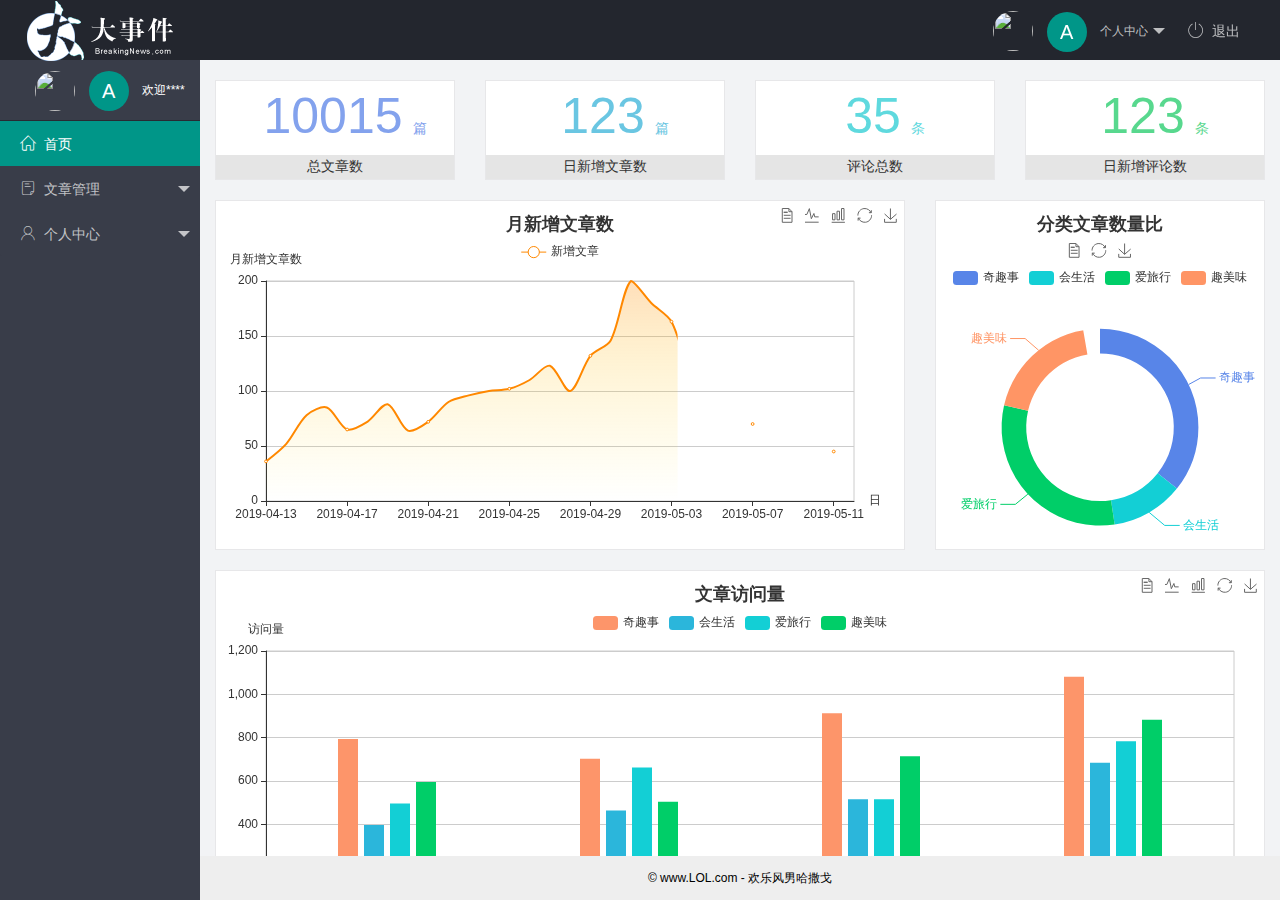
==== commit 11c31916: "完成个人信息功能" ====
--- a/index.html
+++ b/index.html
@@ -29,9 +29,9 @@
                         个人中心
                     </a>
                     <dl class="layui-nav-child">
-                        <dd><a href="">基本资料</a></dd>
-                        <dd><a href="">更换头像</a></dd>
-                        <dd><a href="">重置密码</a></dd>   
+                        <dd><a href="/user/user_info.html" target="fm">基本资料</a></dd>
+                        <dd><a href="/user/user_avatar.html" target="fm">更换头像</a></dd>
+                        <dd><a href="/user/user_pwd.html" target="fm">重置密码</a></dd>  
                     </dl>
                 </li>
                 <li class="layui-nav-item"><a id="btnLogout" href="javascript:;"><span class="iconfont icon-tuichu"></span>退出</a></li>
@@ -69,13 +69,13 @@
                         <a href="javascript:;"><span class="iconfont icon-user"></span>个人中心</a>
                         <dl class="layui-nav-child">
                             <dd>
-                                <a href="javascript:;"><i class="layui-icon layui-icon-app"></i>基本资料</a>
+                                <a href="/user/user_info.html" target="fm"><i class="layui-icon layui-icon-app"></i>基本资料</a>
                             </dd>
                             <dd>
-                                <a href="javascript:;"><i class="layui-icon layui-icon-app"></i>更换头像</a>
+                                <a href="/user/user_avatar.html" target="fm"><i class="layui-icon layui-icon-app"></i>更换头像</a>
                             </dd>
                             <dd>
-                                <a href="javascript:;"><i class="layui-icon layui-icon-app"></i>重置密码</a>
+                                <a href="/user/user_pwd.html" target="fm"><i class="layui-icon layui-icon-app"></i>重置密码</a>
                             </dd>
                         </dl>
                     </li>
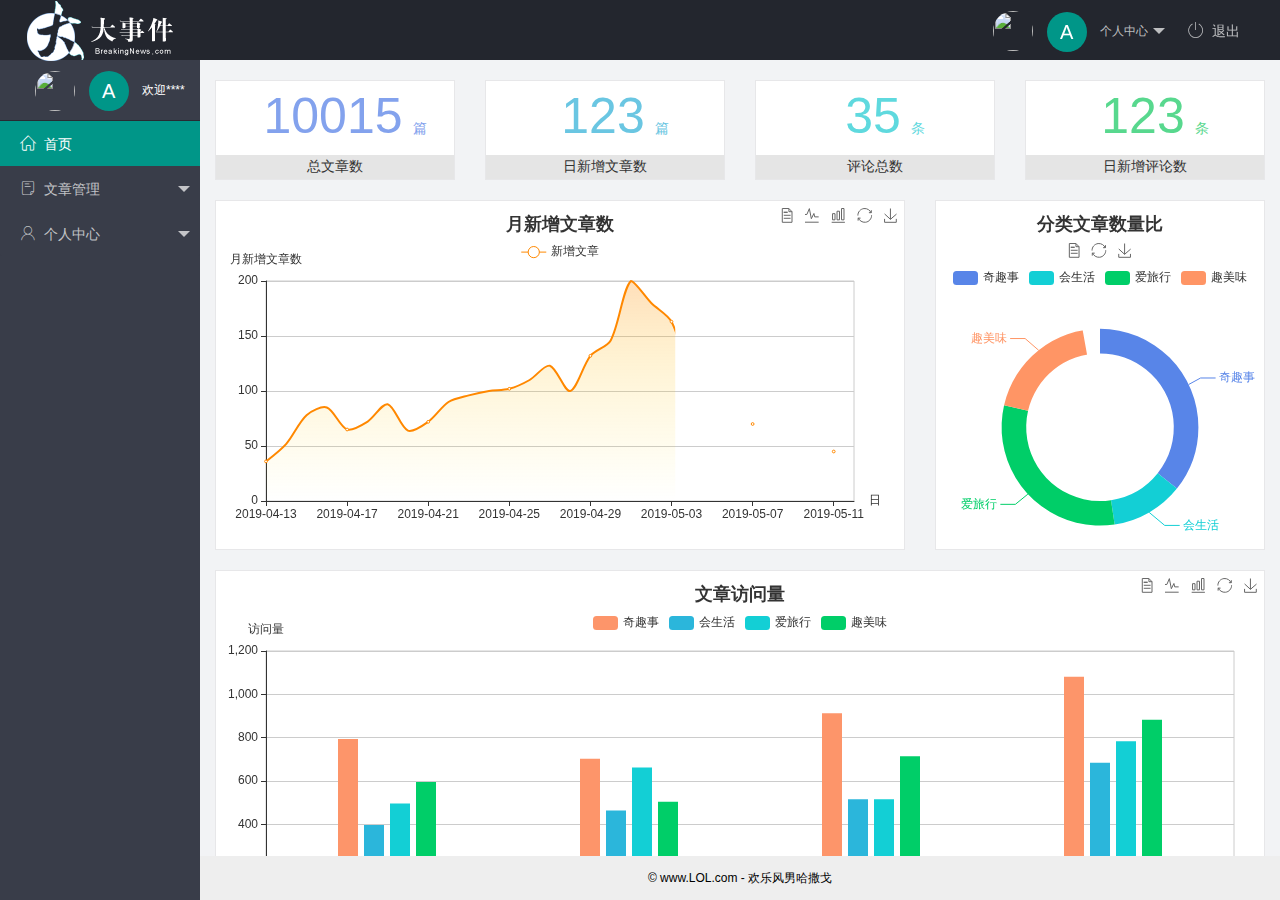
==== commit 00d07ed2: "完成文章管理" ====
--- a/index.html
+++ b/index.html
@@ -55,13 +55,13 @@
                         <a class="" href="javascript:;"><span class="iconfont icon-16"></span>文章管理</a>
                         <dl class="layui-nav-child">
                             <dd>
-                                <a href="javascript:;"><i class="layui-icon layui-icon-app"></i>文章类别</a>
+                                <a href="/article/art_cate.html" target="fm"><i class="layui-icon layui-icon-app"></i>文章类别</a>
                             </dd>
                             <dd>
-                                <a href="javascript:;"><i class="layui-icon layui-icon-app"></i>文章列表</a>
+                                <a href="/article/art_list.html" target="fm"><i class="layui-icon layui-icon-app"></i>文章列表</a>
                             </dd>
                             <dd>
-                                <a href="javascript:;"><i class="layui-icon layui-icon-app"></i>文章发布</a>
+                                <a href="/article/art_pub.html" target="fm"><i class="layui-icon layui-icon-app"></i>文章发布</a>
                             </dd>
                         </dl>
                     </li>
